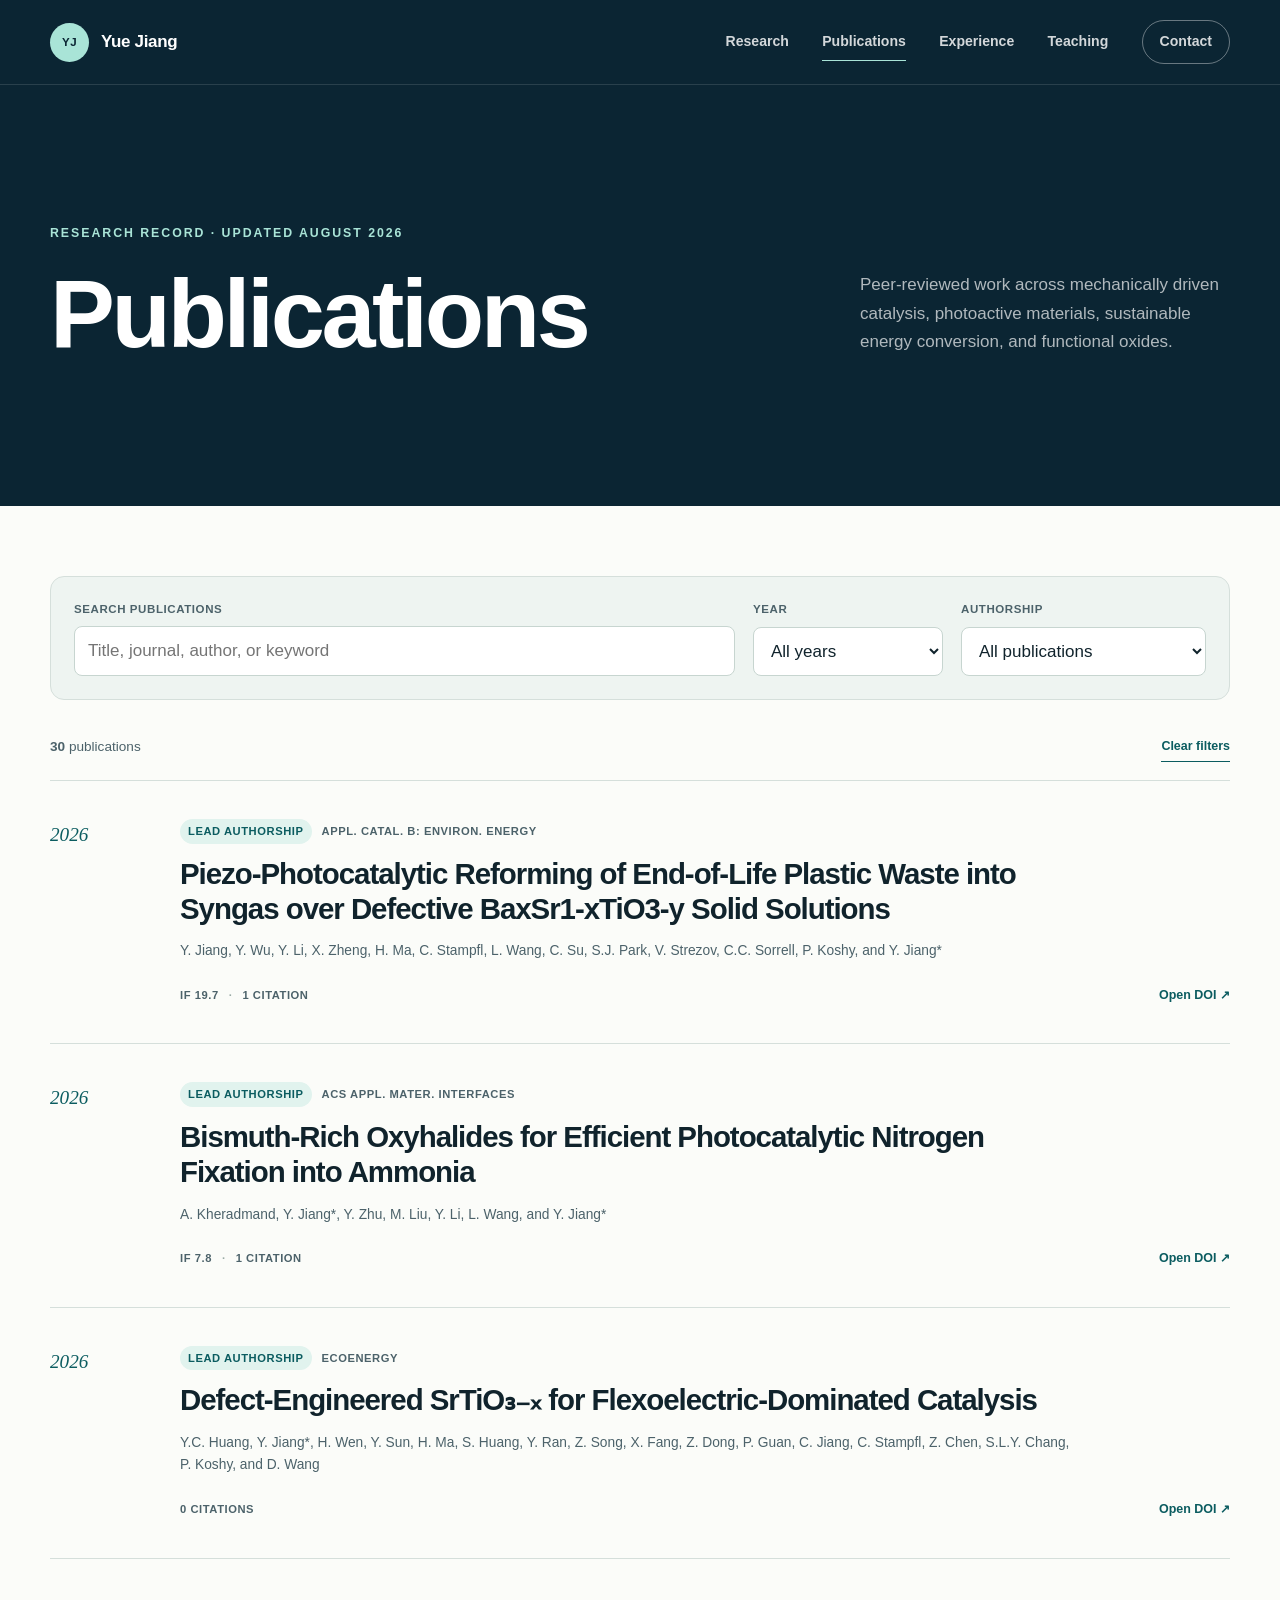
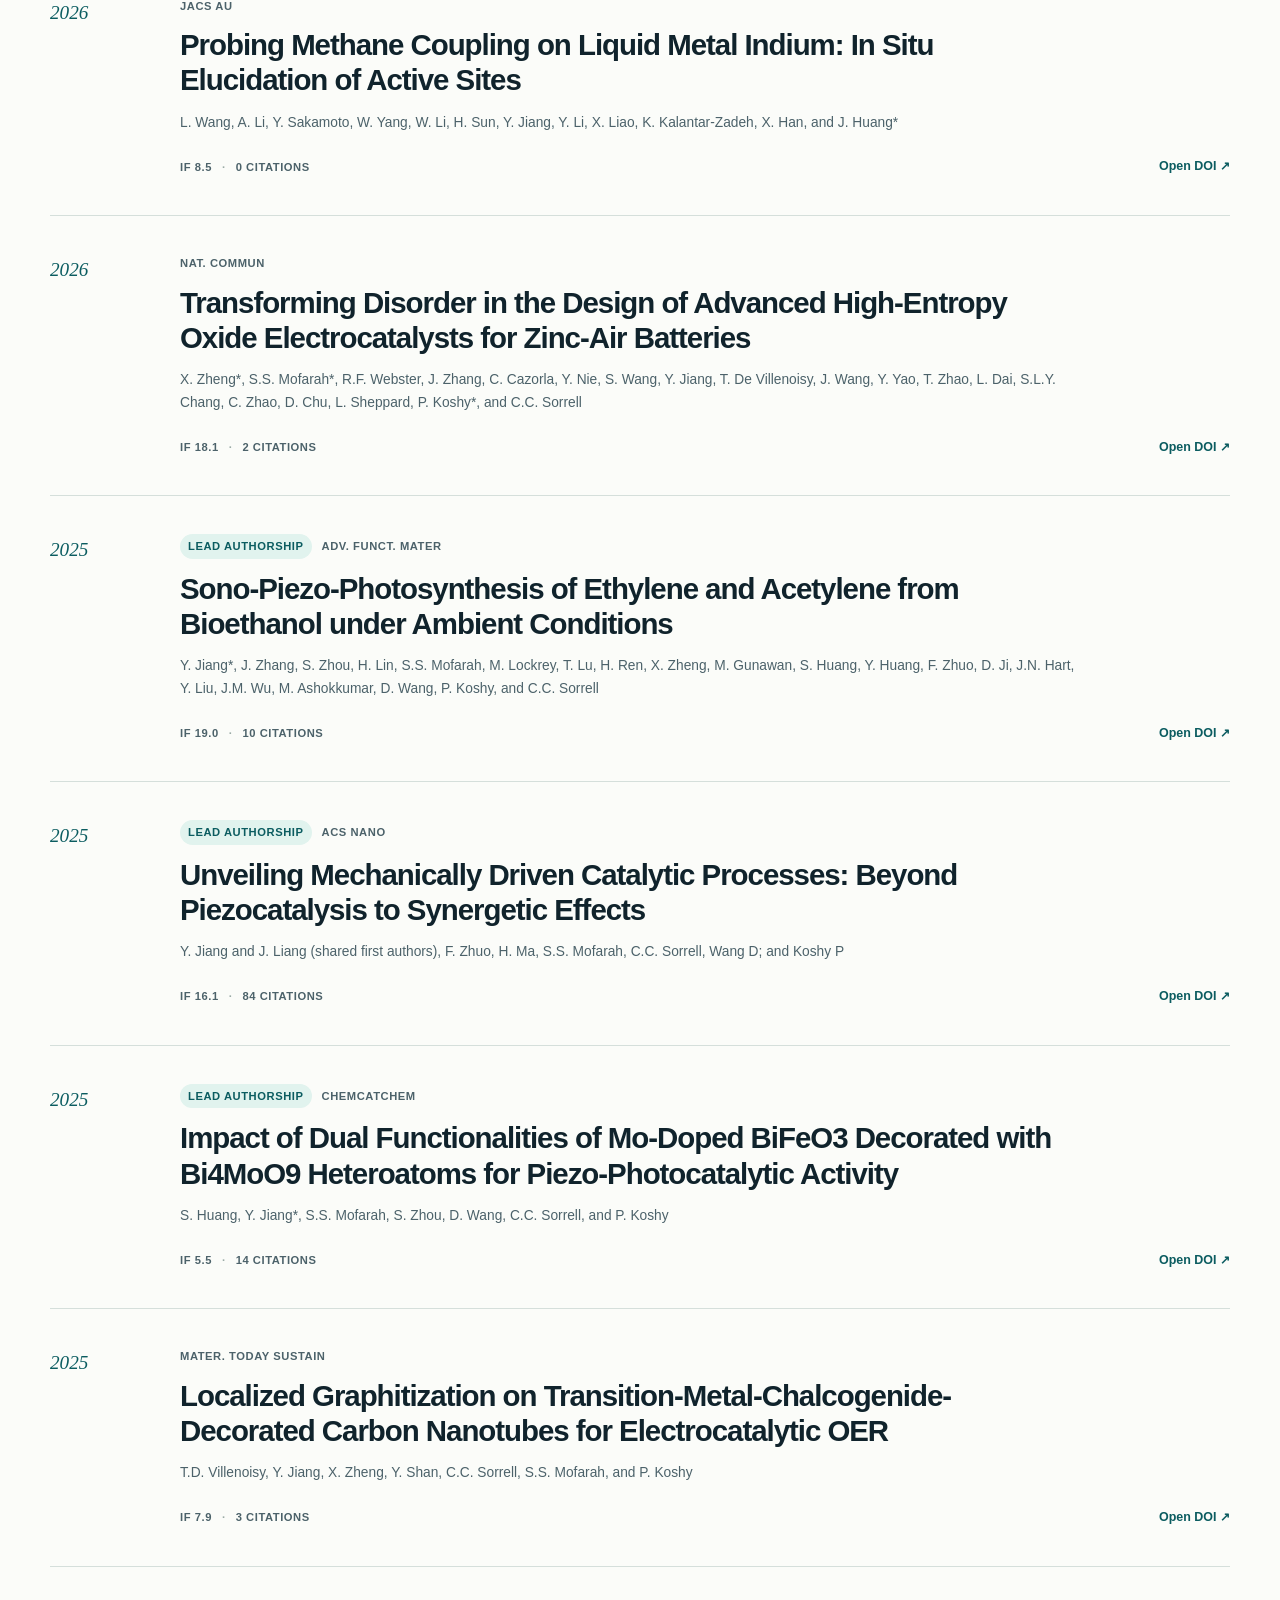
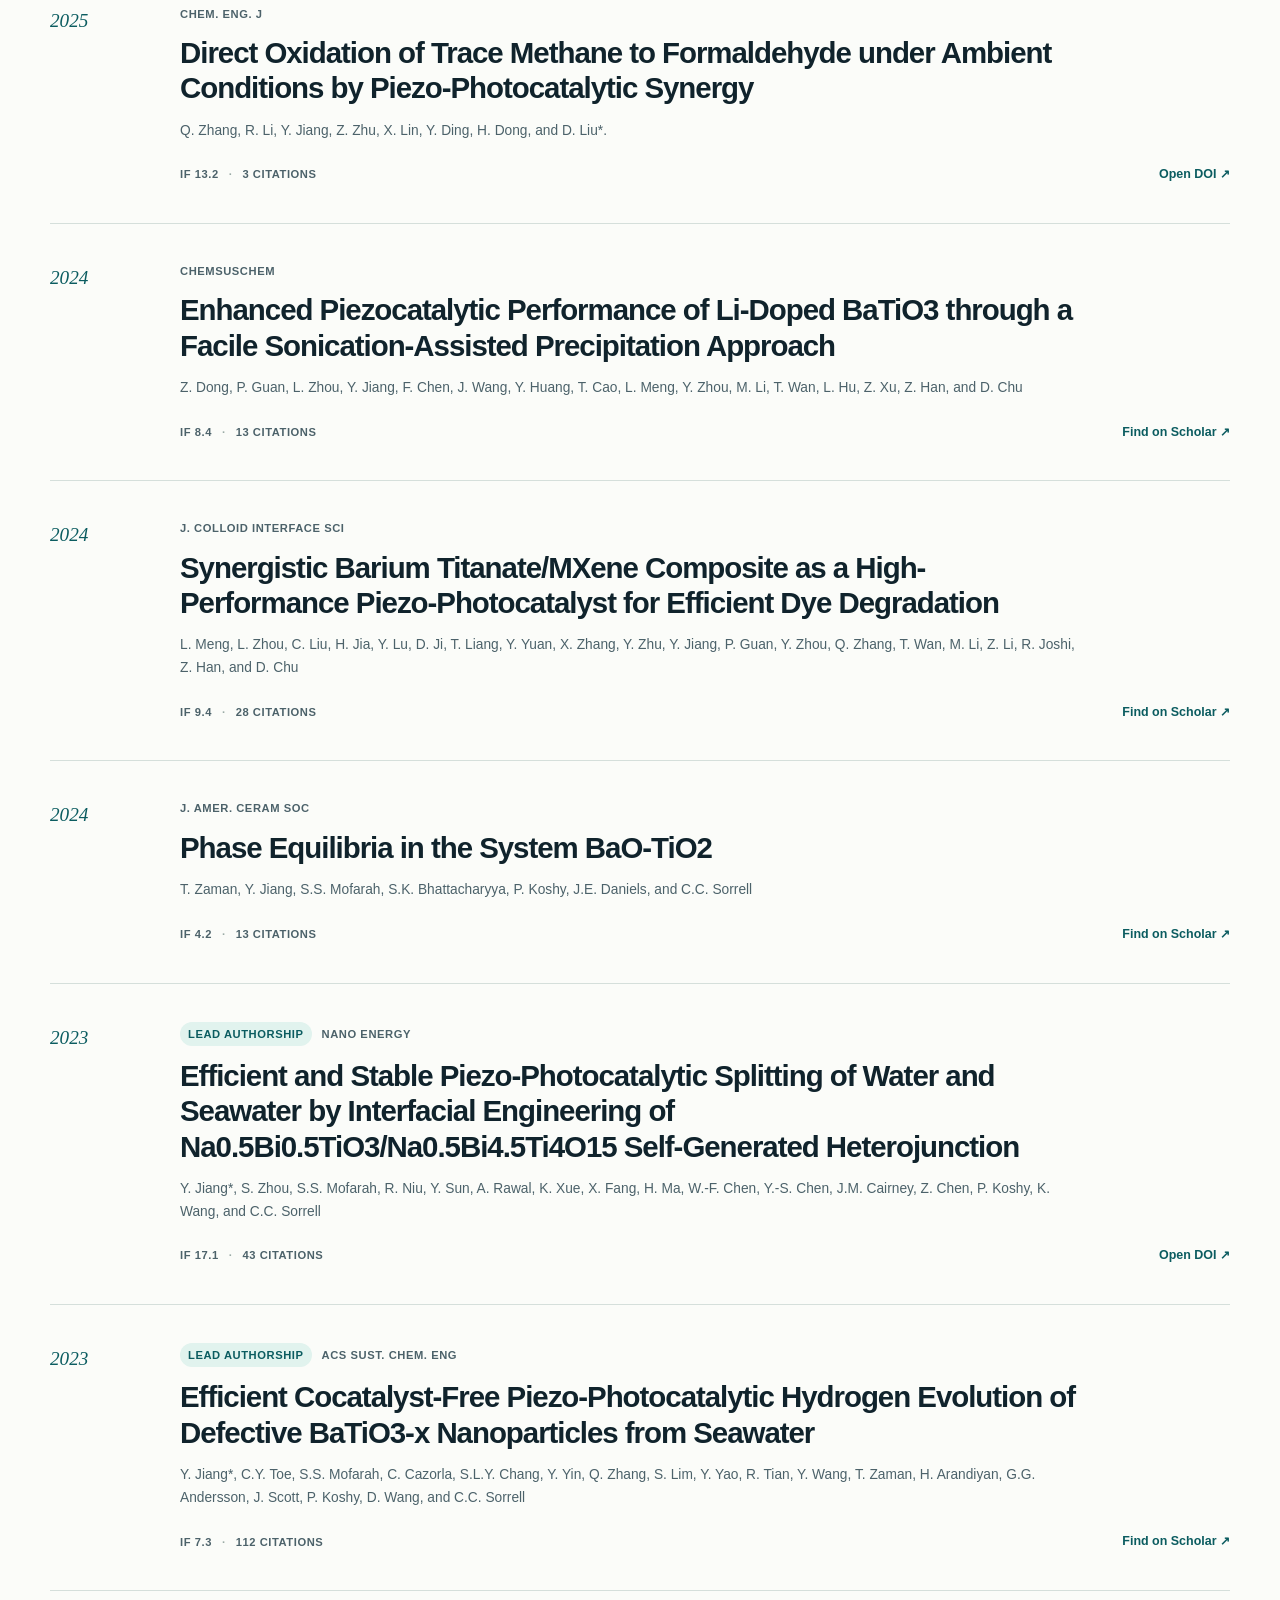
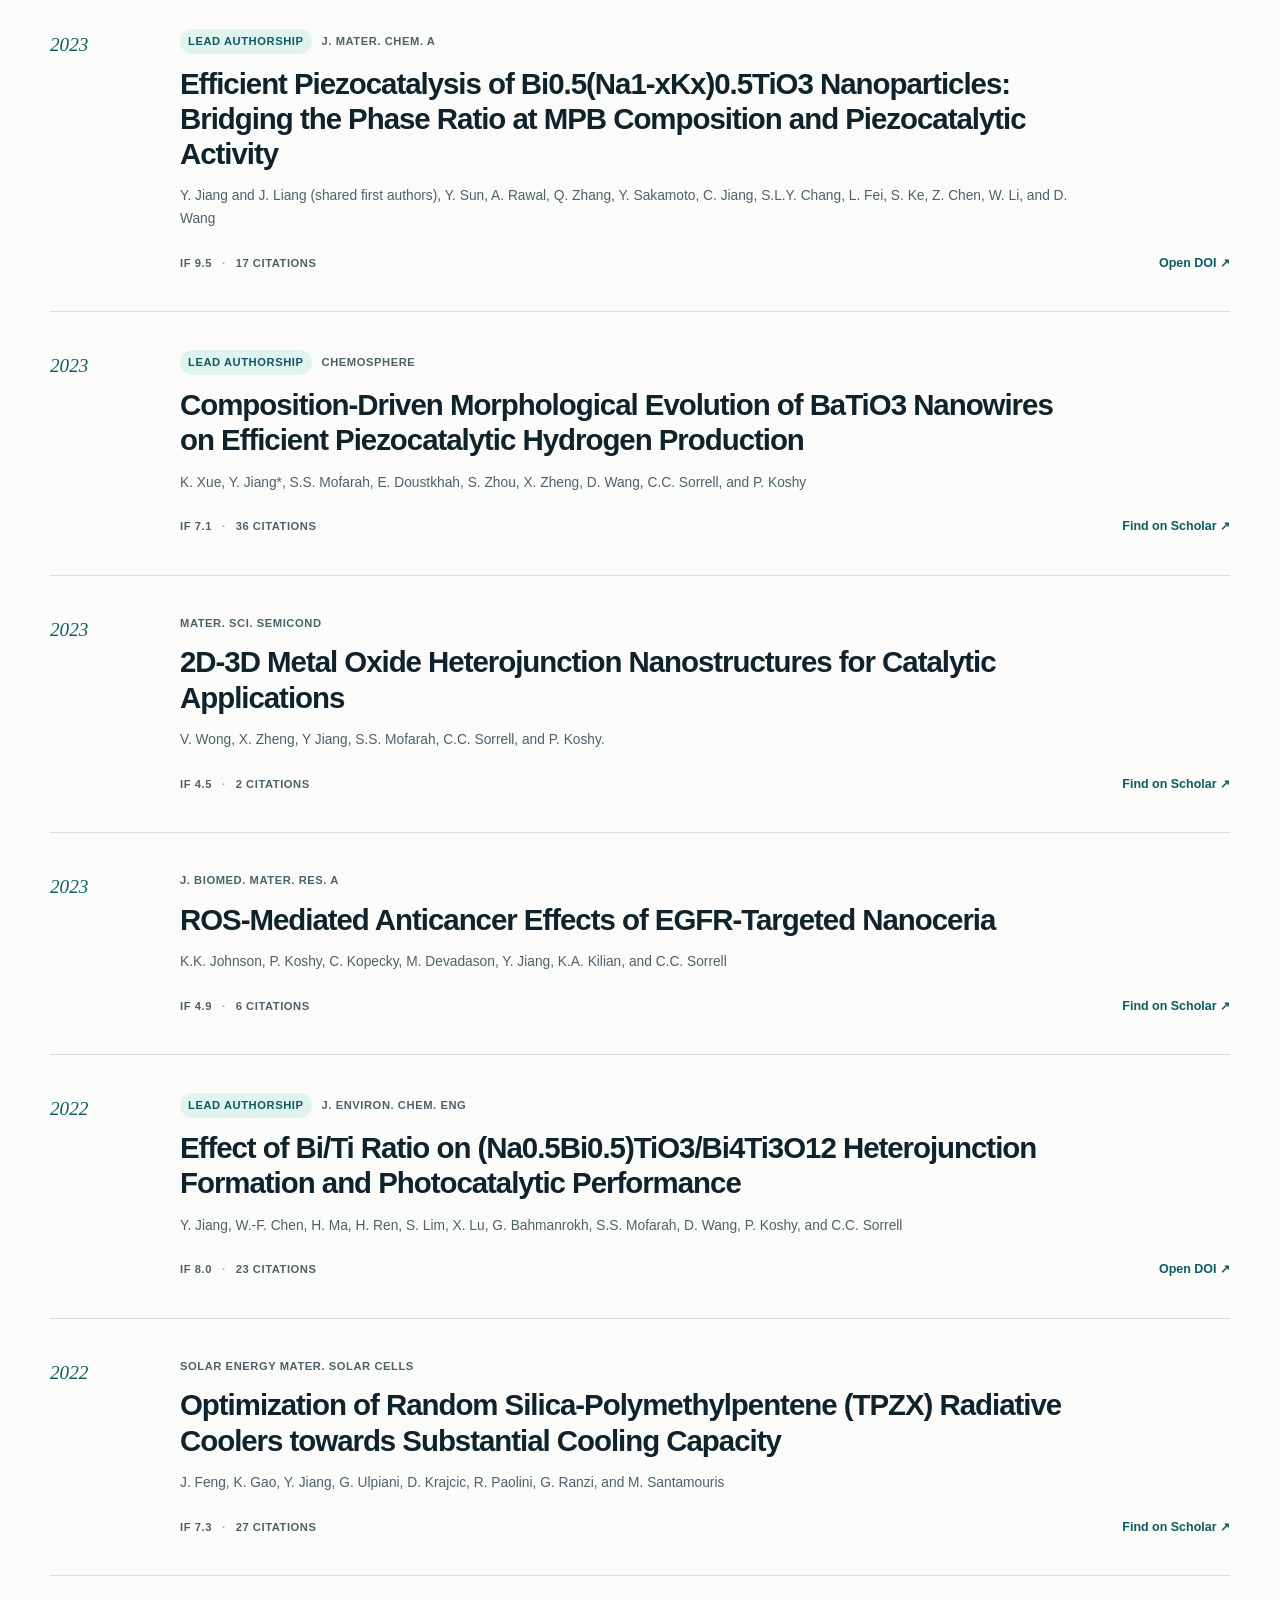
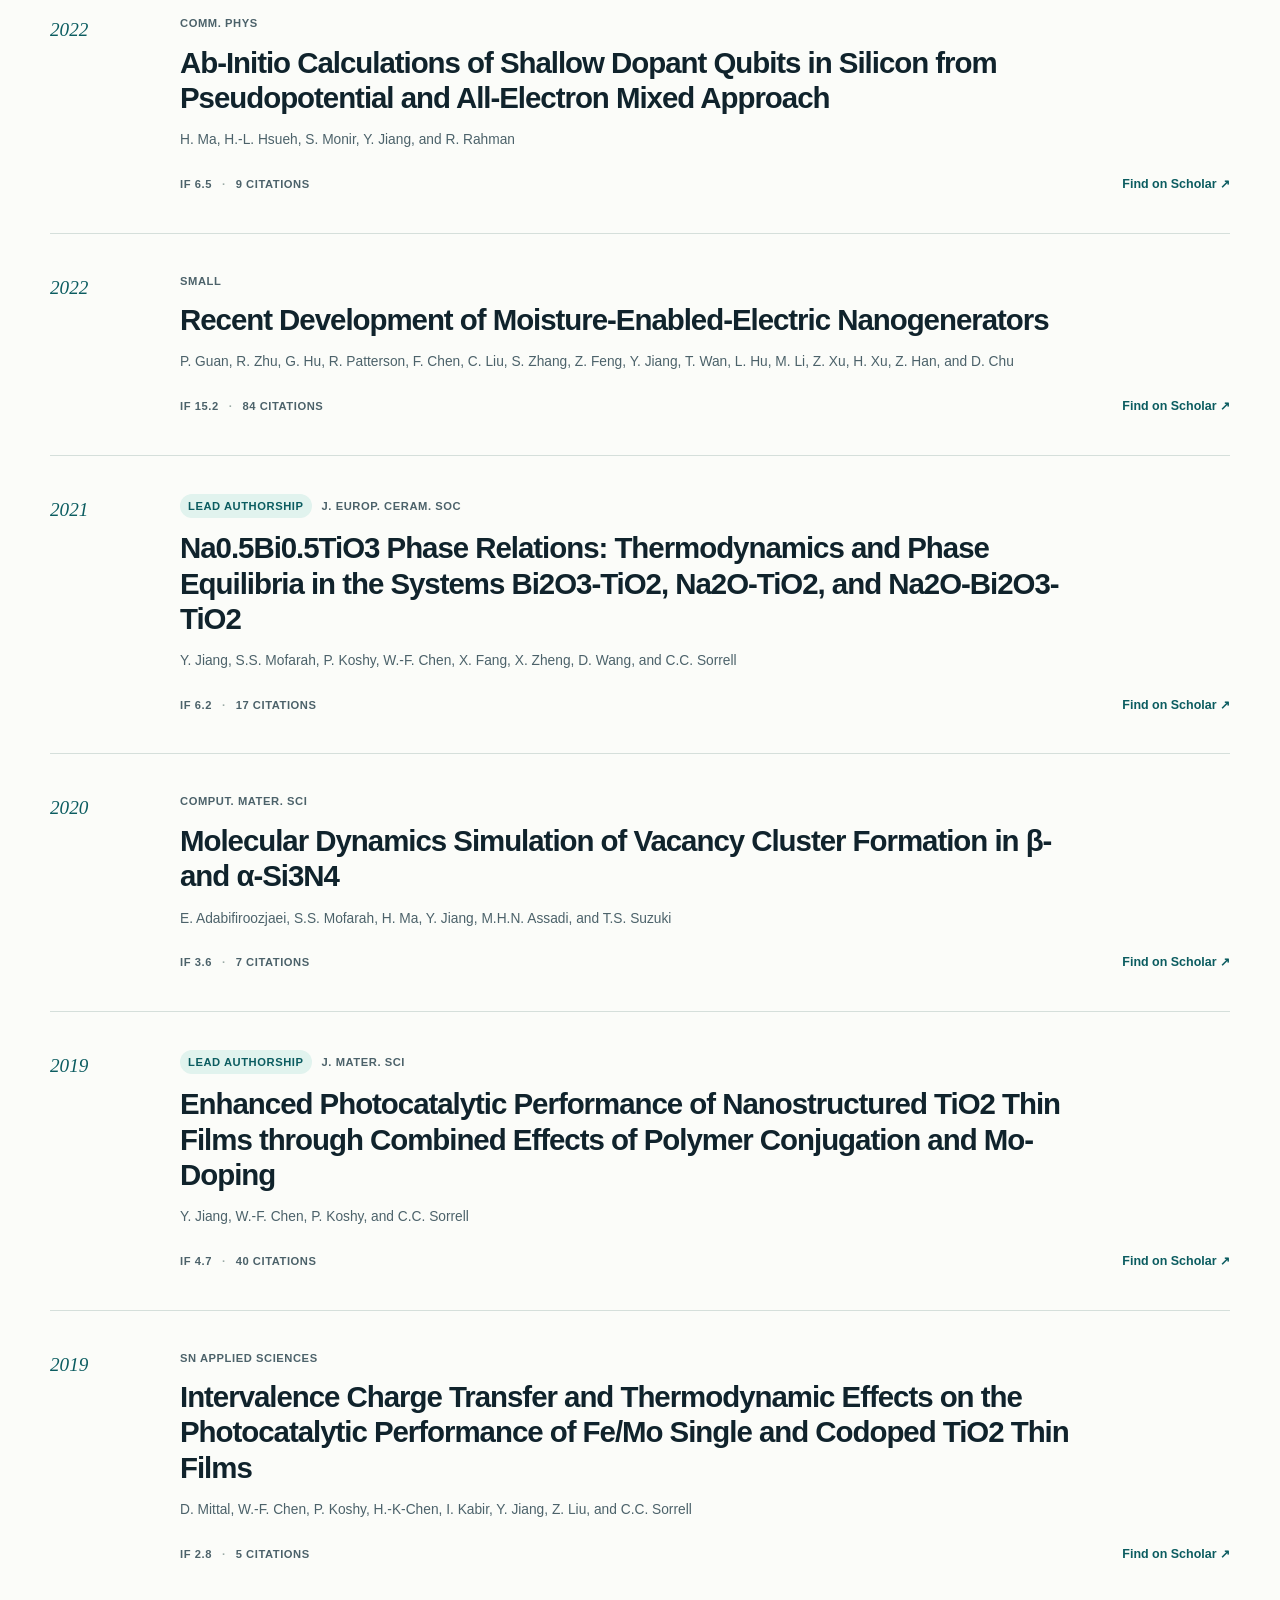
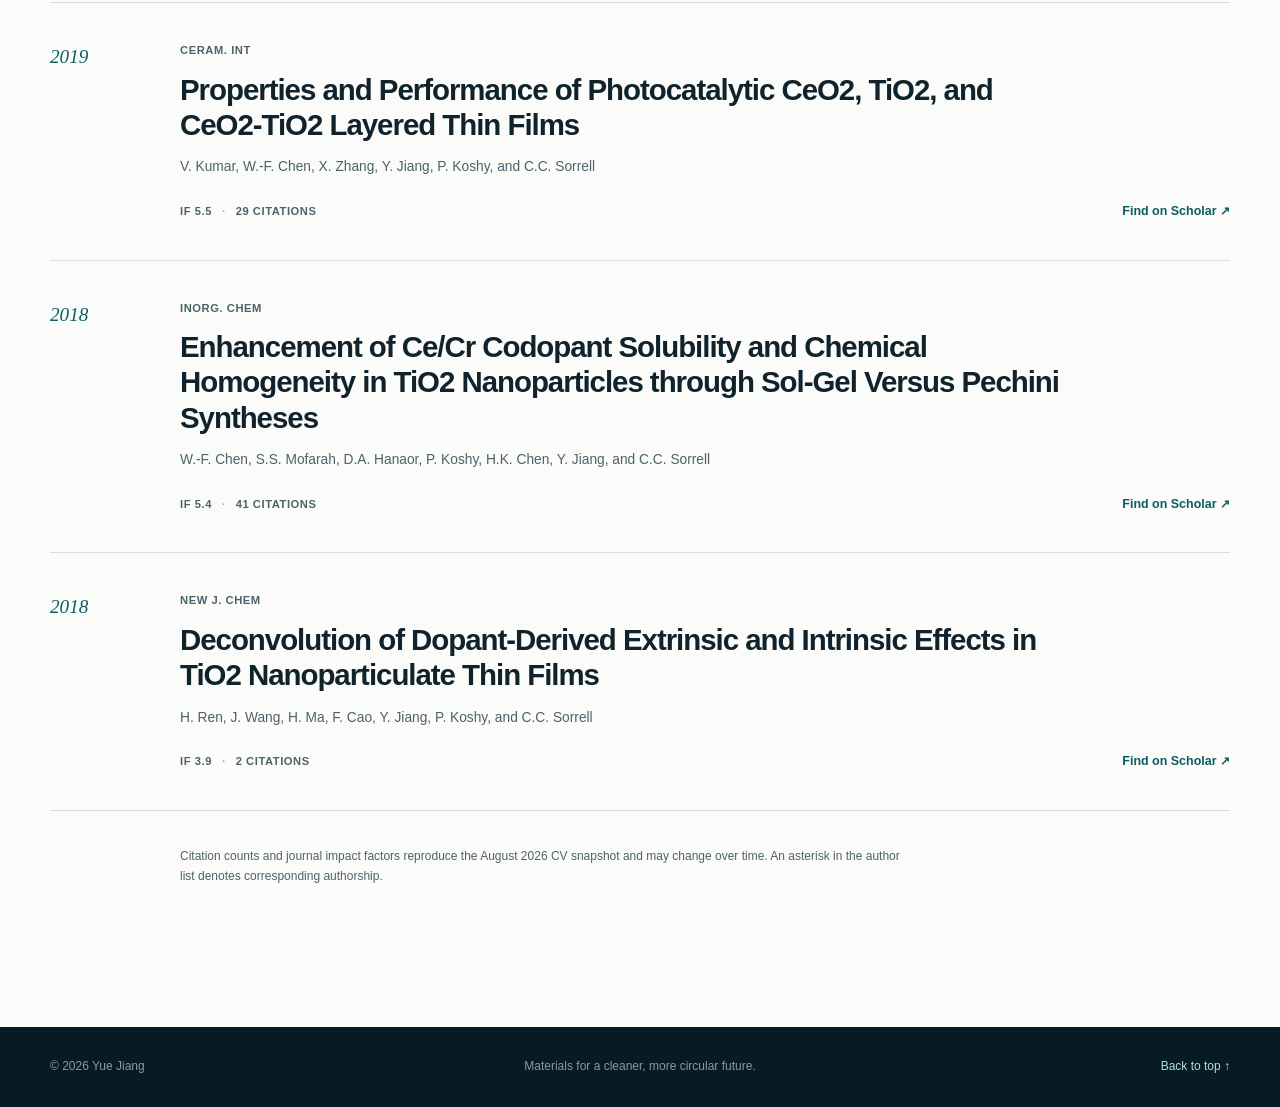
==== publications.html @ 49d8daeb "Publish personal research website" ====
<!doctype html>
<html lang="en">
  <head>
    <meta charset="utf-8" />
    <meta name="viewport" content="width=device-width, initial-scale=1" />
    <meta name="theme-color" content="#0b2533" />
    <meta name="description" content="Publications by materials scientist Dr Yue Jiang." />
    <link rel="canonical" href="https://yuejiangjerry.github.io/publications.html" />
    <title>Publications — Yue Jiang</title>
    <link rel="icon" href="assets/favicon.svg" type="image/svg+xml" />
    <link rel="stylesheet" href="assets/styles.css" />
  </head>
  <body>
    <a class="skip-link" href="#main">Skip to content</a>
    <header class="site-header site-header-solid" data-header>
      <div class="shell nav-wrap">
        <a class="brand" href="index.html" aria-label="Yue Jiang, home">
          <span class="brand-mark" aria-hidden="true">YJ</span>
          <span class="brand-name">Yue Jiang</span>
        </a>
        <button class="nav-toggle" type="button" aria-expanded="false" aria-controls="site-nav">
          <span class="sr-only">Toggle navigation</span>
          <span></span><span></span>
        </button>
        <nav id="site-nav" class="site-nav" aria-label="Primary navigation">
          <a href="index.html#research">Research</a>
          <a href="publications.html" aria-current="page">Publications</a>
          <a href="index.html#experience">Experience</a>
          <a href="index.html#teaching">Teaching</a>
          <a class="nav-contact" href="index.html#contact">Contact</a>
        </nav>
      </div>
    </header>

    <main id="main">
      <section class="page-hero section-dark">
        <div class="shell page-hero-grid">
          <div>
            <p class="eyebrow hero-eyebrow">Research record · Updated August 2026</p>
            <h1>Publications</h1>
          </div>
          <p>
            Peer-reviewed work across mechanically driven catalysis, photoactive materials,
            sustainable energy conversion, and functional oxides.
          </p>
        </div>
      </section>

      <section class="section publication-browser">
        <div class="shell">
          <div class="filter-panel" aria-label="Publication filters">
            <label class="search-field">
              <span>Search publications</span>
              <input type="search" placeholder="Title, journal, author, or keyword" data-publication-search />
            </label>
            <label>
              <span>Year</span>
              <select data-year-filter>
                <option value="all">All years</option>
              </select>
            </label>
            <label>
              <span>Authorship</span>
              <select data-role-filter>
                <option value="all">All publications</option>
                <option value="lead">First / corresponding author</option>
              </select>
            </label>
          </div>

          <div class="results-bar">
            <p><strong data-results-count>30</strong> publications</p>
            <button class="clear-button" type="button" data-clear-filters>Clear filters</button>
          </div>

          <div class="publication-list" data-publication-list aria-live="polite">
            <p class="loading-message">Loading publications…</p>
          </div>
          <p class="data-note">
            Citation counts and journal impact factors reproduce the August 2026 CV snapshot and may
            change over time. An asterisk in the author list denotes corresponding authorship.
          </p>
          <noscript><p>This page needs JavaScript to display the filterable publication list.</p></noscript>
        </div>
      </section>
    </main>

    <footer class="site-footer">
      <div class="shell footer-grid">
        <p>© <span data-current-year>2026</span> Yue Jiang</p>
        <p>Materials for a cleaner, more circular future.</p>
        <a href="#main">Back to top ↑</a>
      </div>
    </footer>
    <script src="assets/site.js" defer></script>
    <script src="assets/publications.js" defer></script>
  </body>
</html>
---- assets/styles.css ----
:root {
  --ink: #10232c;
  --ink-soft: #4c626a;
  --navy: #0b2533;
  --navy-light: #143747;
  --teal: #117a78;
  --teal-dark: #0b5c60;
  --mint: #a9e4d7;
  --mint-soft: #e1f3ee;
  --paper: #fbfcf9;
  --tint: #eef4f1;
  --line: #d5dfdb;
  --white: #ffffff;
  --shadow: 0 26px 70px rgba(8, 34, 45, 0.13);
  --shell: 1180px;
  --radius: 18px;
  --ease: cubic-bezier(0.2, 0.75, 0.25, 1);
}

*,
*::before,
*::after {
  box-sizing: border-box;
}

html {
  scroll-behavior: smooth;
  scroll-padding-top: 90px;
}

body {
  margin: 0;
  background: var(--paper);
  color: var(--ink);
  font-family: Aptos, "Segoe UI", Inter, Arial, sans-serif;
  font-size: 17px;
  line-height: 1.65;
  text-rendering: optimizeLegibility;
  -webkit-font-smoothing: antialiased;
}

body.nav-open {
  overflow: hidden;
}

::selection {
  background: var(--mint);
  color: var(--navy);
}

a {
  color: inherit;
}

button,
input,
select {
  font: inherit;
}

img,
svg {
  display: block;
  max-width: 100%;
}

h1,
h2,
h3,
p {
  margin-top: 0;
}

h1,
h2,
h3 {
  font-weight: 620;
  letter-spacing: -0.035em;
  line-height: 1.08;
}

h1 {
  font-size: clamp(3rem, 7.6vw, 6.7rem);
}

h2 {
  font-size: clamp(2.3rem, 4.4vw, 4.15rem);
}

h3 {
  font-size: clamp(1.25rem, 2vw, 1.65rem);
}

.shell {
  width: min(calc(100% - 48px), var(--shell));
  margin-inline: auto;
}

.section {
  padding: clamp(92px, 11vw, 152px) 0;
}

.section-dark {
  background: var(--navy);
  color: var(--white);
}

.section-tint {
  background: var(--tint);
}

.eyebrow {
  margin-bottom: 20px;
  color: var(--teal-dark);
  font-size: 0.77rem;
  font-weight: 760;
  letter-spacing: 0.16em;
  line-height: 1.2;
  text-transform: uppercase;
}

.hero-eyebrow {
  color: var(--mint);
}

.sr-only {
  position: absolute;
  width: 1px;
  height: 1px;
  padding: 0;
  margin: -1px;
  overflow: hidden;
  clip: rect(0, 0, 0, 0);
  white-space: nowrap;
  border: 0;
}

.skip-link {
  position: fixed;
  z-index: 1000;
  top: 12px;
  left: 12px;
  padding: 10px 16px;
  transform: translateY(-160%);
  background: var(--white);
  color: var(--navy);
  border-radius: 8px;
  font-weight: 700;
  transition: transform 160ms ease;
}

.skip-link:focus {
  transform: translateY(0);
}

.site-header {
  position: absolute;
  z-index: 100;
  top: 0;
  right: 0;
  left: 0;
  border-bottom: 1px solid rgba(255, 255, 255, 0.12);
  color: var(--white);
}

.site-header-solid {
  position: relative;
  background: var(--navy);
}

.nav-wrap {
  display: flex;
  min-height: 84px;
  align-items: center;
  justify-content: space-between;
}

.brand {
  display: inline-flex;
  align-items: center;
  gap: 12px;
  color: inherit;
  font-weight: 720;
  text-decoration: none;
}

.brand-mark {
  display: grid;
  width: 39px;
  height: 39px;
  place-items: center;
  background: var(--mint);
  color: var(--navy);
  border-radius: 50%;
  font-size: 0.72rem;
  letter-spacing: 0.04em;
}

.brand-name {
  letter-spacing: -0.02em;
}

.site-nav {
  display: flex;
  align-items: center;
  gap: clamp(20px, 2.6vw, 38px);
}

.site-nav a {
  position: relative;
  color: rgba(255, 255, 255, 0.82);
  font-size: 0.88rem;
  font-weight: 620;
  text-decoration: none;
}

.site-nav a:not(.nav-contact)::after {
  position: absolute;
  right: 0;
  bottom: -7px;
  left: 0;
  height: 1px;
  transform: scaleX(0);
  background: var(--mint);
  content: "";
  transform-origin: right;
  transition: transform 220ms var(--ease);
}

.site-nav a:hover::after,
.site-nav a:focus-visible::after,
.site-nav a[aria-current="page"]::after {
  transform: scaleX(1);
  transform-origin: left;
}

.nav-contact {
  padding: 9px 17px;
  border: 1px solid rgba(255, 255, 255, 0.38);
  border-radius: 999px;
  transition: background 180ms ease, color 180ms ease;
}

.nav-contact:hover,
.nav-contact:focus-visible {
  background: var(--mint);
  color: var(--navy);
}

.nav-toggle {
  display: none;
  width: 44px;
  height: 44px;
  padding: 0;
  border: 0;
  background: transparent;
  color: inherit;
}

.nav-toggle span:not(.sr-only) {
  display: block;
  width: 23px;
  height: 1px;
  margin: 7px auto;
  background: currentColor;
  transition: transform 180ms ease;
}

.nav-toggle[aria-expanded="true"] span:nth-child(2) {
  transform: translateY(4px) rotate(45deg);
}

.nav-toggle[aria-expanded="true"] span:nth-child(3) {
  transform: translateY(-4px) rotate(-45deg);
}

.hero {
  position: relative;
  min-height: 920px;
  padding: 190px 0 0;
  overflow: hidden;
}

.hero::after {
  position: absolute;
  right: 0;
  bottom: 0;
  left: 0;
  height: 1px;
  background: rgba(255, 255, 255, 0.12);
  content: "";
}

.hero-field {
  position: absolute;
  z-index: 0;
  top: 0;
  right: -180px;
  width: min(60vw, 850px);
  height: 720px;
  opacity: 0.58;
  pointer-events: none;
}

.hero-field::before,
.hero-field::after,
.hero-field i {
  position: absolute;
  border: 1px solid rgba(169, 228, 215, 0.2);
  border-radius: 50%;
  content: "";
}

.hero-field::before {
  inset: 70px;
  background: radial-gradient(circle at 50% 50%, rgba(17, 122, 120, 0.3), transparent 63%);
}

.hero-field::after {
  inset: 170px;
}

.hero-field i:nth-child(1) { inset: 0; }
.hero-field i:nth-child(2) { inset: 110px; }
.hero-field i:nth-child(3) { inset: 230px; }
.hero-field i:nth-child(4) { inset: 305px; }
.hero-field i:nth-child(5) {
  top: 49%;
  left: 49%;
  width: 13px;
  height: 13px;
  border: 0;
  background: var(--mint);
  box-shadow: 0 0 55px 22px rgba(169, 228, 215, 0.38);
}

.hero-grid {
  position: relative;
  z-index: 2;
  display: grid;
  grid-template-columns: minmax(0, 1.5fr) minmax(300px, 0.55fr);
  gap: clamp(48px, 8vw, 120px);
  align-items: end;
}

.hero-visual {
  position: relative;
  align-self: start;
  padding-bottom: 210px;
}

.portrait-frame {
  position: relative;
  width: 100%;
  margin: 0;
  overflow: hidden;
  aspect-ratio: 4 / 5.2;
  background: #c9ced1;
  border: 1px solid rgba(255, 255, 255, 0.15);
  border-radius: 160px 160px 20px 20px;
  box-shadow: var(--shadow);
}

.portrait-frame::after {
  position: absolute;
  inset: 0;
  background: linear-gradient(180deg, transparent 62%, rgba(11, 37, 51, 0.3));
  content: "";
  pointer-events: none;
}

.portrait-frame img {
  width: 100%;
  height: 100%;
  object-fit: cover;
  object-position: 50% 17%;
}

.hero-copy h1 {
  max-width: 900px;
  margin-bottom: 35px;
}

.hero-copy h1 em {
  color: var(--mint);
  font-family: Georgia, "Times New Roman", serif;
  font-weight: 400;
}

.hero-lead {
  max-width: 720px;
  margin-bottom: 38px;
  color: rgba(255, 255, 255, 0.75);
  font-size: clamp(1.12rem, 1.8vw, 1.35rem);
}

.hero-actions {
  display: flex;
  align-items: center;
  gap: 30px;
  flex-wrap: wrap;
}

.button {
  display: inline-flex;
  min-height: 52px;
  align-items: center;
  justify-content: center;
  padding: 13px 22px;
  border-radius: 999px;
  font-size: 0.9rem;
  font-weight: 720;
  text-decoration: none;
  transition: transform 180ms var(--ease), background 180ms ease, color 180ms ease, border-color 180ms ease;
}

.button:hover,
.button:focus-visible {
  transform: translateY(-2px);
}

.button-light {
  background: var(--mint);
  color: var(--navy);
}

.button-light:hover,
.button-light:focus-visible {
  background: var(--white);
}

.button-outline {
  border: 1px solid var(--teal-dark);
  color: var(--teal-dark);
}

.button-outline:hover,
.button-outline:focus-visible {
  background: var(--teal-dark);
  color: var(--white);
}

.text-link {
  display: inline-flex;
  align-items: center;
  gap: 9px;
  color: var(--teal-dark);
  font-size: 0.9rem;
  font-weight: 720;
  text-decoration: none;
}

.text-link span {
  transition: transform 180ms var(--ease);
}

.text-link:hover span,
.text-link:focus-visible span {
  transform: translate(3px, -3px);
}

.text-link-light {
  color: var(--mint);
}

.hero-card {
  position: absolute;
  right: 0;
  bottom: 0;
  left: -55px;
  padding: 30px;
  background: rgba(255, 255, 255, 0.08);
  border: 1px solid rgba(255, 255, 255, 0.15);
  border-radius: var(--radius);
  box-shadow: var(--shadow);
  backdrop-filter: blur(14px);
}

.card-kicker,
.project-label {
  margin-bottom: 10px;
  color: var(--mint);
  font-size: 0.7rem;
  font-weight: 750;
  letter-spacing: 0.13em;
  text-transform: uppercase;
}

.hero-card h2 {
  margin-bottom: 14px;
  font-size: 1.7rem;
  letter-spacing: -0.025em;
}

.hero-card > p:not(.card-kicker, .project-label, .project-name) {
  color: rgba(255, 255, 255, 0.7);
  font-size: 0.95rem;
}

.hero-card-rule {
  height: 1px;
  margin: 25px 0;
  background: rgba(255, 255, 255, 0.16);
}

.project-name {
  margin-bottom: 22px;
  font-size: 0.95rem;
}

.card-link {
  color: var(--mint);
  font-size: 0.82rem;
  font-weight: 700;
  text-decoration: none;
}

.stats {
  position: relative;
  z-index: 2;
  display: grid;
  grid-template-columns: repeat(4, 1fr);
  margin-top: 90px;
  border-top: 1px solid rgba(255, 255, 255, 0.14);
}

.stats div {
  display: flex;
  min-height: 150px;
  flex-direction: column;
  justify-content: center;
  padding: 24px 34px;
  border-right: 1px solid rgba(255, 255, 255, 0.14);
}

.stats div:first-child {
  padding-left: 0;
}

.stats div:last-child {
  border-right: 0;
}

.stats strong {
  margin-bottom: 3px;
  color: var(--mint);
  font-family: Georgia, "Times New Roman", serif;
  font-size: 2.65rem;
  font-weight: 400;
  line-height: 1;
}

.stats span {
  color: rgba(255, 255, 255, 0.67);
  font-size: 0.78rem;
}

.section-intro {
  margin-bottom: 65px;
}

.split-heading {
  display: grid;
  grid-template-columns: minmax(0, 1.1fr) minmax(300px, 0.65fr);
  gap: clamp(42px, 10vw, 140px);
  align-items: end;
}

.split-heading h2 {
  max-width: 720px;
  margin-bottom: 0;
}

.split-heading > p {
  margin-bottom: 5px;
  color: var(--ink-soft);
}

.research-grid {
  display: grid;
  grid-template-columns: repeat(3, 1fr);
  gap: 18px;
}

.research-card {
  position: relative;
  min-height: 390px;
  padding: 34px;
  overflow: hidden;
  background: var(--white);
  border: 1px solid var(--line);
  border-radius: var(--radius);
  transition: transform 260ms var(--ease), box-shadow 260ms var(--ease), border-color 260ms ease;
}

.research-card:hover {
  z-index: 2;
  transform: translateY(-6px);
  border-color: rgba(17, 122, 120, 0.45);
  box-shadow: var(--shadow);
}

.research-card-featured {
  grid-row: span 2;
  min-height: 798px;
  background: var(--teal-dark);
  color: var(--white);
  border: 0;
}

.research-card-featured p {
  color: rgba(255, 255, 255, 0.7) !important;
}

.research-number {
  color: var(--teal-dark);
  font-family: Georgia, "Times New Roman", serif;
  font-size: 0.85rem;
  font-style: italic;
}

.research-card-featured .research-number {
  color: var(--mint);
}

.research-card h3 {
  margin: 28px 0 16px;
}

.research-card p {
  color: var(--ink-soft);
  font-size: 0.94rem;
}

.research-card ul {
  display: flex;
  margin: 38px 0 0;
  padding: 0;
  gap: 8px;
  flex-wrap: wrap;
  list-style: none;
}

.research-card li {
  padding: 7px 11px;
  border: 1px solid rgba(255, 255, 255, 0.24);
  border-radius: 999px;
  color: rgba(255, 255, 255, 0.78);
  font-size: 0.7rem;
}

.research-glyph {
  position: relative;
  height: 145px;
  margin-top: 32px;
}

.glyph-wave::before {
  position: absolute;
  inset: 0;
  background: repeating-radial-gradient(ellipse at 50% 50%, transparent 0 17px, rgba(169, 228, 215, 0.32) 18px 19px, transparent 20px 30px);
  content: "";
}

.glyph-drop::before {
  position: absolute;
  top: 14px;
  left: 50%;
  width: 78px;
  height: 104px;
  transform: translateX(-50%) rotate(45deg);
  background: var(--mint-soft);
  border: 1px solid var(--mint);
  border-radius: 65% 15% 65% 65%;
  content: "";
}

.glyph-loop::before,
.glyph-loop::after {
  position: absolute;
  top: 33px;
  width: 90px;
  height: 70px;
  border: 2px solid var(--teal);
  border-radius: 50%;
  content: "";
}

.glyph-loop::before { left: calc(50% - 76px); }
.glyph-loop::after { right: calc(50% - 76px); }

.glyph-lattice {
  background-image: radial-gradient(circle, var(--teal) 0 3px, transparent 4px);
  background-size: 35px 35px;
  background-position: center;
  opacity: 0.7;
}

.publication-heading {
  display: flex;
  align-items: end;
  justify-content: space-between;
  gap: 40px;
}

.publication-heading h2 {
  max-width: 800px;
  margin-bottom: 0;
}

.featured-publications {
  display: grid;
  grid-template-columns: repeat(2, 1fr);
  border-top: 1px solid var(--line);
}

.featured-publication {
  position: relative;
  min-height: 315px;
  padding: 38px 36px 36px 0;
  border-bottom: 1px solid var(--line);
}

.featured-publication:nth-child(odd) {
  padding-right: 55px;
  border-right: 1px solid var(--line);
}

.featured-publication:nth-child(even) {
  padding-left: 55px;
}

.publication-meta,
.publication-labels,
.metric-list {
  display: flex;
  align-items: center;
  gap: 10px;
  flex-wrap: wrap;
}

.publication-meta span,
.publication-labels > span,
.metric-list span,
.role-chip {
  color: var(--teal-dark);
  font-size: 0.7rem;
  font-weight: 740;
  letter-spacing: 0.05em;
  text-transform: uppercase;
}

.publication-meta span + span::before,
.metric-list span + span::before {
  margin-right: 10px;
  color: #9aaba6;
  content: "·";
}

.featured-publication h3 {
  max-width: 500px;
  margin: 22px 0 18px;
}

.featured-publication p {
  display: -webkit-box;
  max-width: 520px;
  margin-bottom: 25px;
  overflow: hidden;
  color: var(--ink-soft);
  font-size: 0.83rem;
  -webkit-box-orient: vertical;
  -webkit-line-clamp: 2;
}

.featured-publication a,
.publication-footer a {
  color: var(--teal-dark);
  font-size: 0.78rem;
  font-weight: 750;
  text-decoration: none;
}

.loading-message {
  padding: 35px 0;
  color: var(--ink-soft);
}

.experience-grid {
  display: grid;
  grid-template-columns: minmax(260px, 0.55fr) minmax(0, 1fr);
  gap: clamp(70px, 12vw, 170px);
}

.experience-intro {
  align-self: start;
}

.experience-intro h2 {
  margin-bottom: 28px;
}

.experience-intro > p:not(.eyebrow) {
  margin-bottom: 28px;
  color: var(--ink-soft);
}

.timeline {
  margin: 0;
  padding: 0;
  border-top: 1px solid var(--line);
  list-style: none;
}

.timeline li {
  display: grid;
  grid-template-columns: 150px 1fr;
  gap: 32px;
  padding: 28px 0;
  border-bottom: 1px solid var(--line);
}

.timeline time {
  color: var(--teal-dark);
  font-size: 0.77rem;
  font-weight: 750;
}

.timeline h3 {
  margin-bottom: 7px;
  font-size: 1.25rem;
}

.timeline p {
  margin-bottom: 0;
  color: var(--ink-soft);
  font-size: 0.9rem;
}

.teaching-section .split-heading > p {
  color: rgba(255, 255, 255, 0.68);
}

.teaching-grid {
  display: grid;
  grid-template-columns: repeat(3, 1fr);
  gap: 1px;
  background: rgba(255, 255, 255, 0.15);
  border: 1px solid rgba(255, 255, 255, 0.15);
}

.teaching-grid article {
  padding: clamp(34px, 5vw, 60px);
  background: var(--navy);
}

.teaching-grid strong {
  display: block;
  margin-bottom: 32px;
  color: var(--mint);
  font-family: Georgia, "Times New Roman", serif;
  font-size: 4.4rem;
  font-weight: 400;
  line-height: 1;
}

.teaching-grid h3 {
  margin-bottom: 14px;
}

.teaching-grid p {
  margin-bottom: 0;
  color: rgba(255, 255, 255, 0.64);
  font-size: 0.88rem;
}

.grant-list {
  border-top: 1px solid var(--line);
}

.grant-list article {
  display: grid;
  grid-template-columns: 130px 1fr auto;
  gap: 35px;
  align-items: start;
  padding: 30px 0;
  border-bottom: 1px solid var(--line);
}

.grant-year {
  color: var(--teal-dark);
  font-size: 0.78rem;
  font-weight: 750;
}

.grant-list h3 {
  margin-bottom: 8px;
  font-size: 1.25rem;
}

.grant-list p {
  margin-bottom: 0;
  color: var(--ink-soft);
  font-size: 0.88rem;
}

.grant-list strong {
  color: var(--teal-dark);
  font-size: 0.95rem;
  white-space: nowrap;
}

.contact-section {
  padding: clamp(95px, 12vw, 165px) 0;
}

.contact-grid {
  display: grid;
  grid-template-columns: minmax(0, 1fr) minmax(320px, 0.62fr);
  gap: clamp(60px, 13vw, 180px);
}

.contact-grid h2 {
  max-width: 750px;
  margin-bottom: 0;
}

.contact-copy > p {
  color: rgba(255, 255, 255, 0.68);
}

.contact-email {
  display: inline-block;
  margin: 28px 0;
  color: var(--mint);
  font-size: clamp(1.1rem, 2vw, 1.45rem);
  font-weight: 700;
  text-underline-offset: 6px;
}

.profile-links {
  display: flex;
  gap: 20px;
  flex-wrap: wrap;
}

.profile-links a {
  color: rgba(255, 255, 255, 0.74);
  font-size: 0.82rem;
  font-weight: 700;
  text-decoration: none;
}

.profile-links a:hover,
.profile-links a:focus-visible {
  color: var(--mint);
}

.site-footer {
  padding: 30px 0;
  background: #071b26;
  color: rgba(255, 255, 255, 0.55);
  font-size: 0.75rem;
}

.footer-grid {
  display: grid;
  grid-template-columns: 1fr auto 1fr;
  align-items: center;
  gap: 20px;
}

.footer-grid p {
  margin-bottom: 0;
}

.footer-grid a {
  justify-self: end;
  color: var(--mint);
  text-decoration: none;
}

.page-hero {
  padding: clamp(95px, 11vw, 145px) 0;
}

.page-hero-grid {
  display: grid;
  grid-template-columns: minmax(0, 1.1fr) minmax(300px, 0.55fr);
  gap: 70px;
  align-items: end;
}

.page-hero h1 {
  margin-bottom: 0;
}

.page-hero-grid > p {
  margin-bottom: 10px;
  color: rgba(255, 255, 255, 0.68);
}

.publication-browser {
  padding-top: 70px;
}

.filter-panel {
  display: grid;
  grid-template-columns: 1fr 190px 245px;
  gap: 18px;
  padding: 23px;
  background: var(--tint);
  border: 1px solid var(--line);
  border-radius: 14px;
}

.filter-panel label {
  display: grid;
  gap: 7px;
}

.filter-panel label > span {
  color: var(--ink-soft);
  font-size: 0.72rem;
  font-weight: 750;
  letter-spacing: 0.05em;
  text-transform: uppercase;
}

.filter-panel input,
.filter-panel select {
  width: 100%;
  min-height: 49px;
  padding: 10px 13px;
  background: var(--white);
  color: var(--ink);
  border: 1px solid #c7d5d0;
  border-radius: 8px;
  outline: 0;
  transition: border-color 150ms ease, box-shadow 150ms ease;
}

.filter-panel input:focus,
.filter-panel select:focus {
  border-color: var(--teal);
  box-shadow: 0 0 0 3px rgba(17, 122, 120, 0.14);
}

.results-bar {
  display: flex;
  align-items: center;
  justify-content: space-between;
  padding: 32px 0 18px;
}

.results-bar p {
  margin-bottom: 0;
  color: var(--ink-soft);
  font-size: 0.85rem;
}

.clear-button {
  padding: 4px 0;
  background: transparent;
  color: var(--teal-dark);
  border: 0;
  border-bottom: 1px solid currentColor;
  cursor: pointer;
  font-size: 0.78rem;
  font-weight: 700;
}

.publication-list {
  border-top: 1px solid var(--line);
}

.publication-item {
  display: grid;
  grid-template-columns: 95px 1fr;
  gap: 35px;
  padding: 38px 0;
  border-bottom: 1px solid var(--line);
}

.publication-year {
  color: var(--teal-dark);
  font-family: Georgia, "Times New Roman", serif;
  font-size: 1.2rem;
  font-style: italic;
}

.publication-labels {
  margin-bottom: 12px;
}

.publication-labels > span:not(.role-chip) {
  color: var(--ink-soft);
}

.role-chip {
  padding: 3px 8px;
  background: var(--mint-soft);
  border-radius: 999px;
}

.publication-item h2 {
  max-width: 900px;
  margin-bottom: 14px;
  font-size: clamp(1.35rem, 2.3vw, 1.85rem);
  line-height: 1.2;
}

.publication-authors {
  max-width: 900px;
  color: var(--ink-soft);
  font-size: 0.86rem;
}

.publication-footer {
  display: flex;
  align-items: center;
  justify-content: space-between;
  gap: 20px;
  margin-top: 22px;
}

.metric-list span {
  color: var(--ink-soft);
}

.data-note {
  max-width: 720px;
  margin: 36px 0 0 130px;
  color: var(--ink-soft);
  font-size: 0.75rem;
}

.empty-state {
  padding: 70px 0;
  text-align: center;
}

.empty-state h2 {
  margin-bottom: 10px;
  font-size: 1.8rem;
}

.empty-state p {
  color: var(--ink-soft);
}

.error-page {
  min-height: 100vh;
}

.error-content {
  display: flex;
  min-height: 100vh;
  max-width: 800px;
  flex-direction: column;
  align-items: flex-start;
  justify-content: center;
}

.error-content h1 {
  margin-bottom: 25px;
  font-size: clamp(3rem, 8vw, 6rem);
}

.error-content > p:not(.eyebrow) {
  margin-bottom: 35px;
  color: rgba(255, 255, 255, 0.68);
}

:focus-visible {
  outline: 3px solid var(--mint);
  outline-offset: 4px;
}

@media (max-width: 920px) {
  .nav-toggle {
    position: relative;
    z-index: 102;
    display: block;
  }

  .site-nav {
    position: fixed;
    z-index: 101;
    inset: 0;
    display: flex;
    flex-direction: column;
    align-items: flex-start;
    justify-content: center;
    padding: 85px 24px;
    transform: translateY(-100%);
    background: var(--navy);
    gap: 20px;
    opacity: 0;
    pointer-events: none;
    transition: transform 260ms var(--ease), opacity 200ms ease;
  }

  .site-nav.is-open {
    transform: translateY(0);
    opacity: 1;
    pointer-events: auto;
  }

  .site-nav a {
    font-size: 1.65rem;
  }

  .nav-contact {
    margin-top: 10px;
  }

  .hero {
    padding-top: 150px;
  }

  .hero-grid,
  .split-heading,
  .experience-grid,
  .contact-grid,
  .page-hero-grid {
    grid-template-columns: 1fr;
  }

  .hero-card {
    position: relative;
    left: auto;
    margin-top: -45px;
    margin-left: -30px;
    max-width: 560px;
  }

  .hero-visual {
    max-width: 500px;
    padding-bottom: 0;
  }

  .stats {
    grid-template-columns: repeat(2, 1fr);
  }

  .stats div:nth-child(2) {
    border-right: 0;
  }

  .stats div:nth-child(-n + 2) {
    border-bottom: 1px solid rgba(255, 255, 255, 0.14);
  }

  .stats div:nth-child(3) {
    padding-left: 0;
  }

  .research-grid {
    grid-template-columns: repeat(2, 1fr);
  }

  .research-card-featured {
    grid-row: span 1;
    min-height: 520px;
  }

  .publication-heading {
    align-items: flex-start;
    flex-direction: column;
  }

  .teaching-grid {
    grid-template-columns: 1fr;
  }

  .grant-list article {
    grid-template-columns: 110px 1fr;
  }

  .grant-list strong {
    grid-column: 2;
  }

  .filter-panel {
    grid-template-columns: 1fr 1fr;
  }

  .search-field {
    grid-column: 1 / -1;
  }
}

@media (max-width: 640px) {
  body {
    font-size: 16px;
  }

  .shell {
    width: min(calc(100% - 32px), var(--shell));
  }

  .nav-wrap {
    min-height: 74px;
  }

  .hero {
    min-height: auto;
    padding-top: 130px;
  }

  .hero-field {
    top: -90px;
    right: -330px;
    width: 700px;
  }

  .hero-grid {
    gap: 45px;
  }

  .hero-copy h1 {
    font-size: clamp(3.25rem, 16vw, 5rem);
  }

  .hero-actions {
    align-items: flex-start;
    flex-direction: column;
  }

  .hero-card {
    padding: 24px;
    margin-left: 0;
  }

  .portrait-frame {
    border-radius: 120px 120px 18px 18px;
  }

  .stats {
    margin-top: 65px;
  }

  .stats div {
    min-height: 125px;
    padding: 20px 14px;
  }

  .stats div:first-child,
  .stats div:nth-child(3) {
    padding-left: 0;
  }

  .stats strong {
    font-size: 2.25rem;
  }

  .research-grid,
  .featured-publications {
    grid-template-columns: 1fr;
  }

  .research-card,
  .research-card-featured {
    min-height: 410px;
    padding: 26px;
  }

  .featured-publication,
  .featured-publication:nth-child(odd),
  .featured-publication:nth-child(even) {
    min-height: 0;
    padding: 30px 0;
    border-right: 0;
  }

  .timeline li {
    grid-template-columns: 1fr;
    gap: 10px;
  }

  .grant-list article {
    grid-template-columns: 1fr;
    gap: 10px;
  }

  .grant-list strong {
    grid-column: 1;
  }

  .footer-grid {
    grid-template-columns: 1fr auto;
  }

  .footer-grid p:nth-child(2) {
    display: none;
  }

  .filter-panel {
    grid-template-columns: 1fr;
    padding: 16px;
  }

  .search-field {
    grid-column: auto;
  }

  .publication-item {
    grid-template-columns: 1fr;
    gap: 10px;
    padding: 32px 0;
  }

  .publication-footer {
    align-items: flex-start;
    flex-direction: column;
  }

  .data-note {
    margin-left: 0;
  }
}

@media (prefers-reduced-motion: reduce) {
  html {
    scroll-behavior: auto;
  }

  *,
  *::before,
  *::after {
    scroll-behavior: auto !important;
    transition-duration: 0.01ms !important;
    animation-duration: 0.01ms !important;
    animation-iteration-count: 1 !important;
  }
}
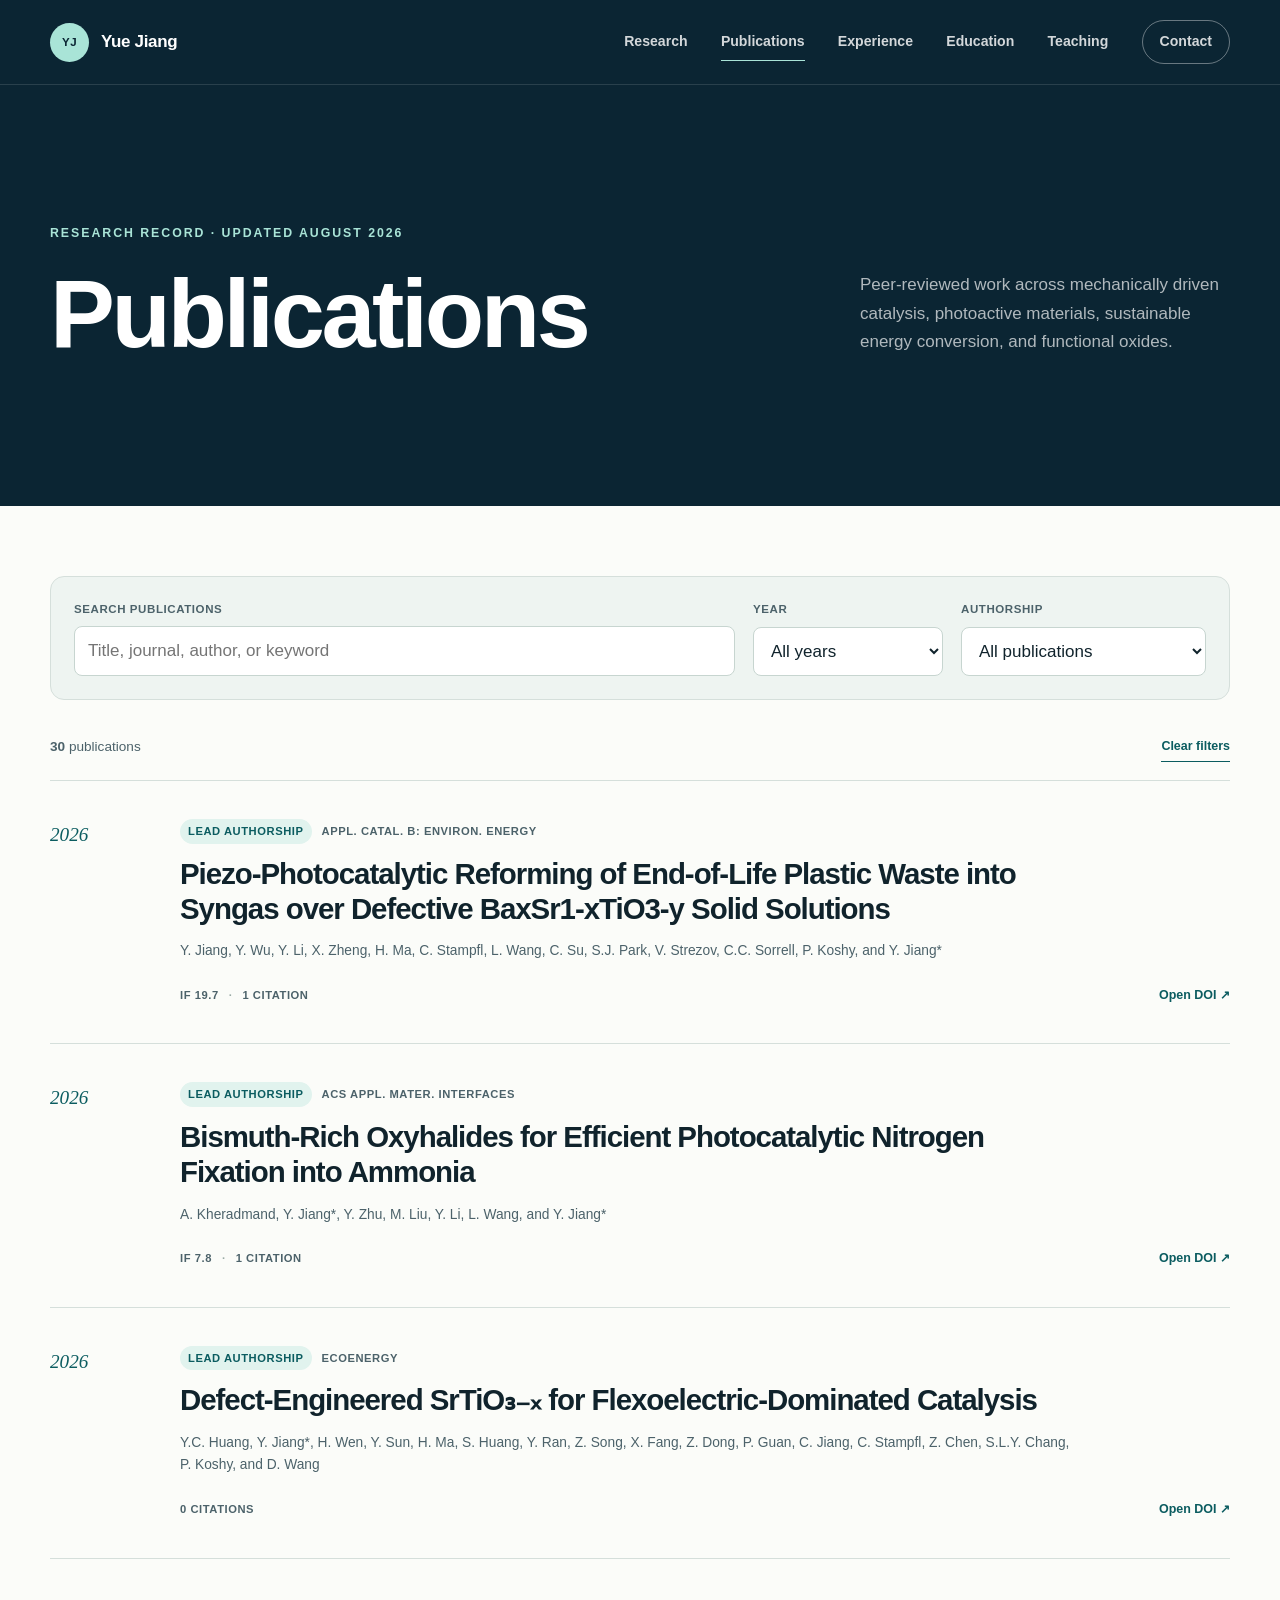
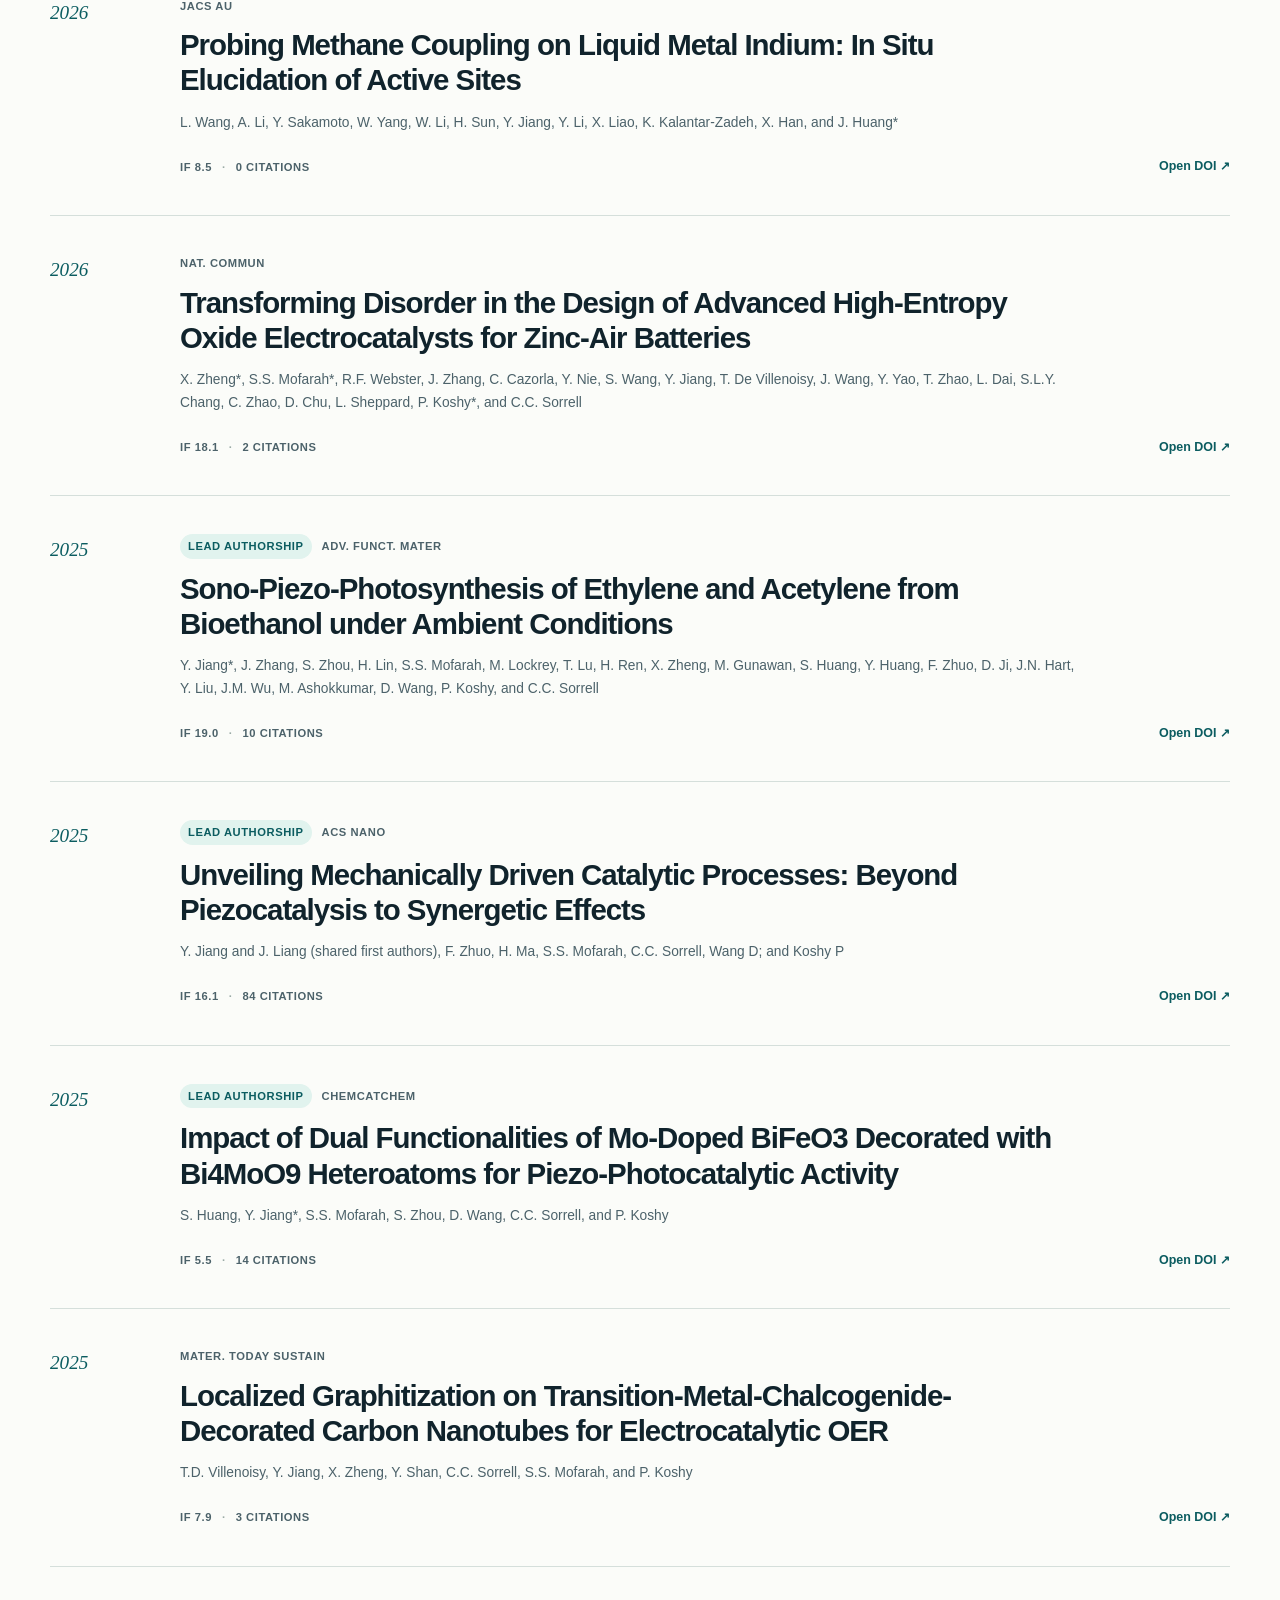
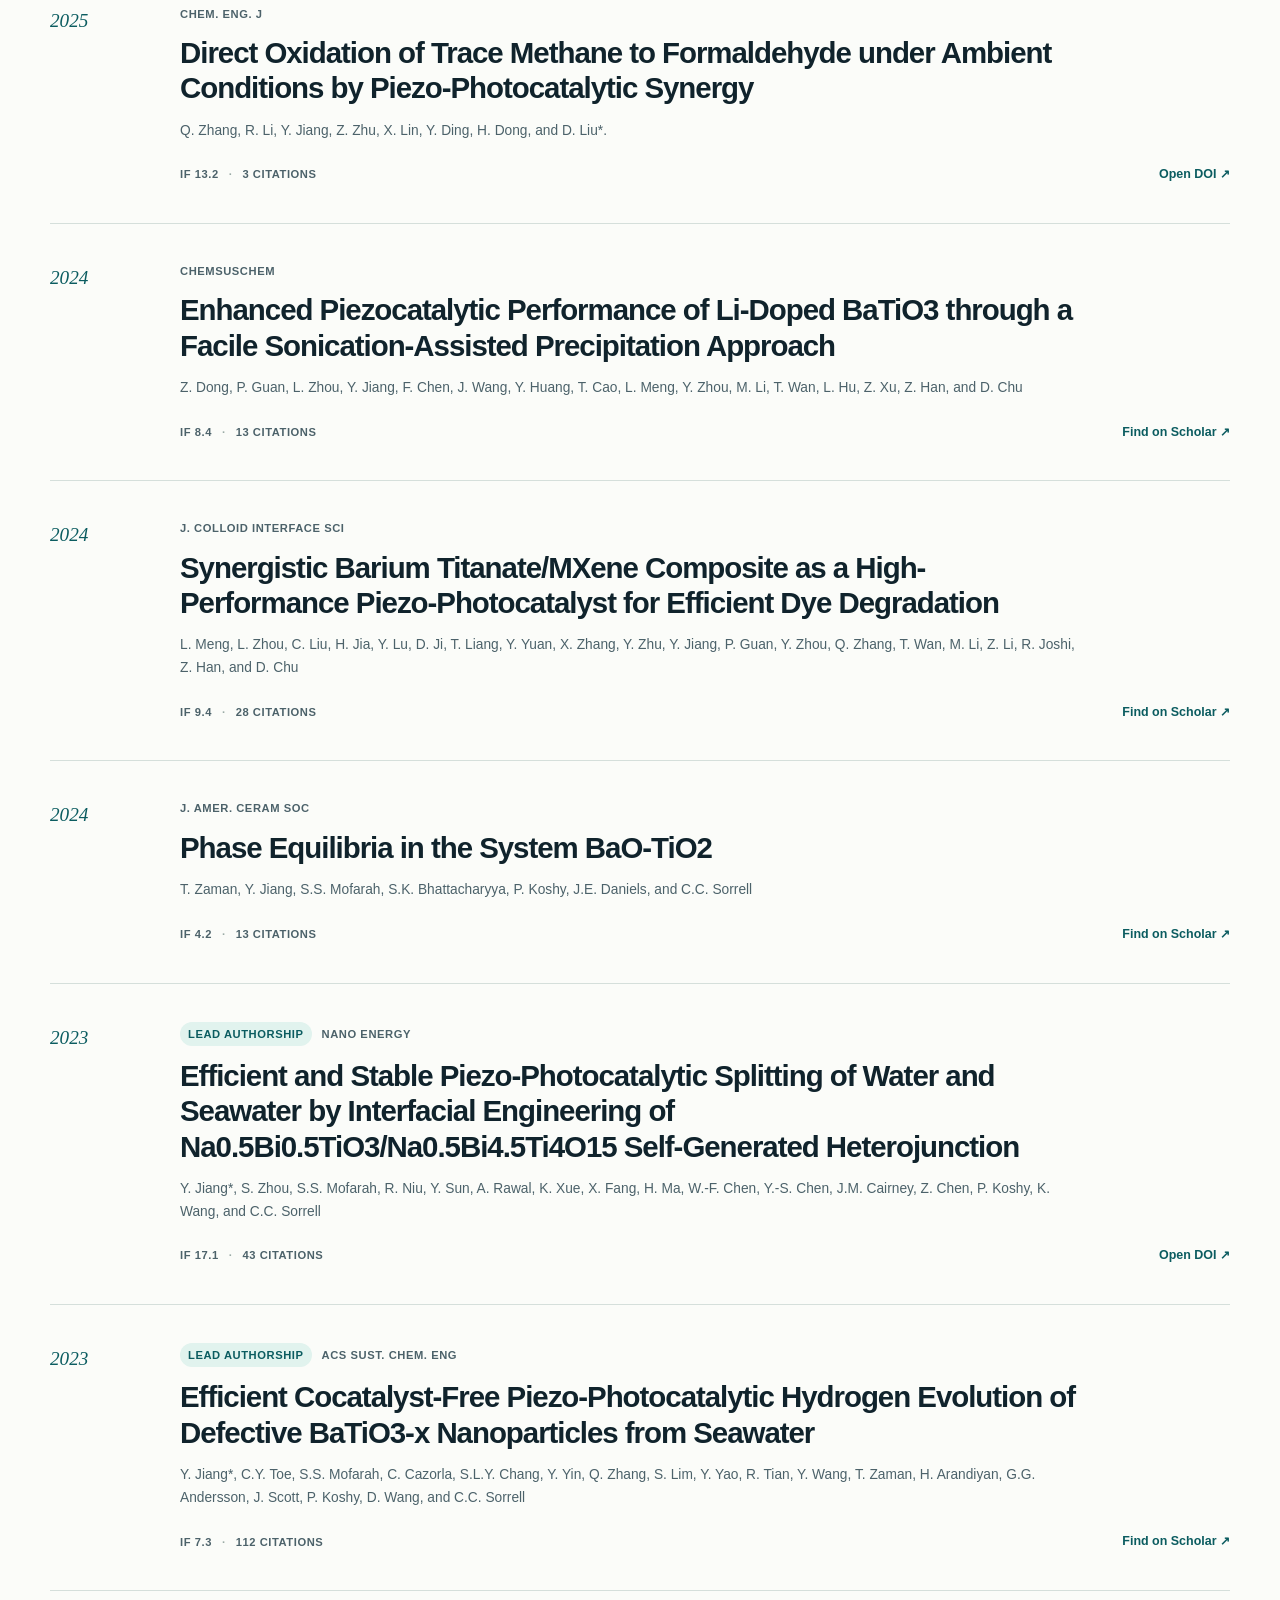
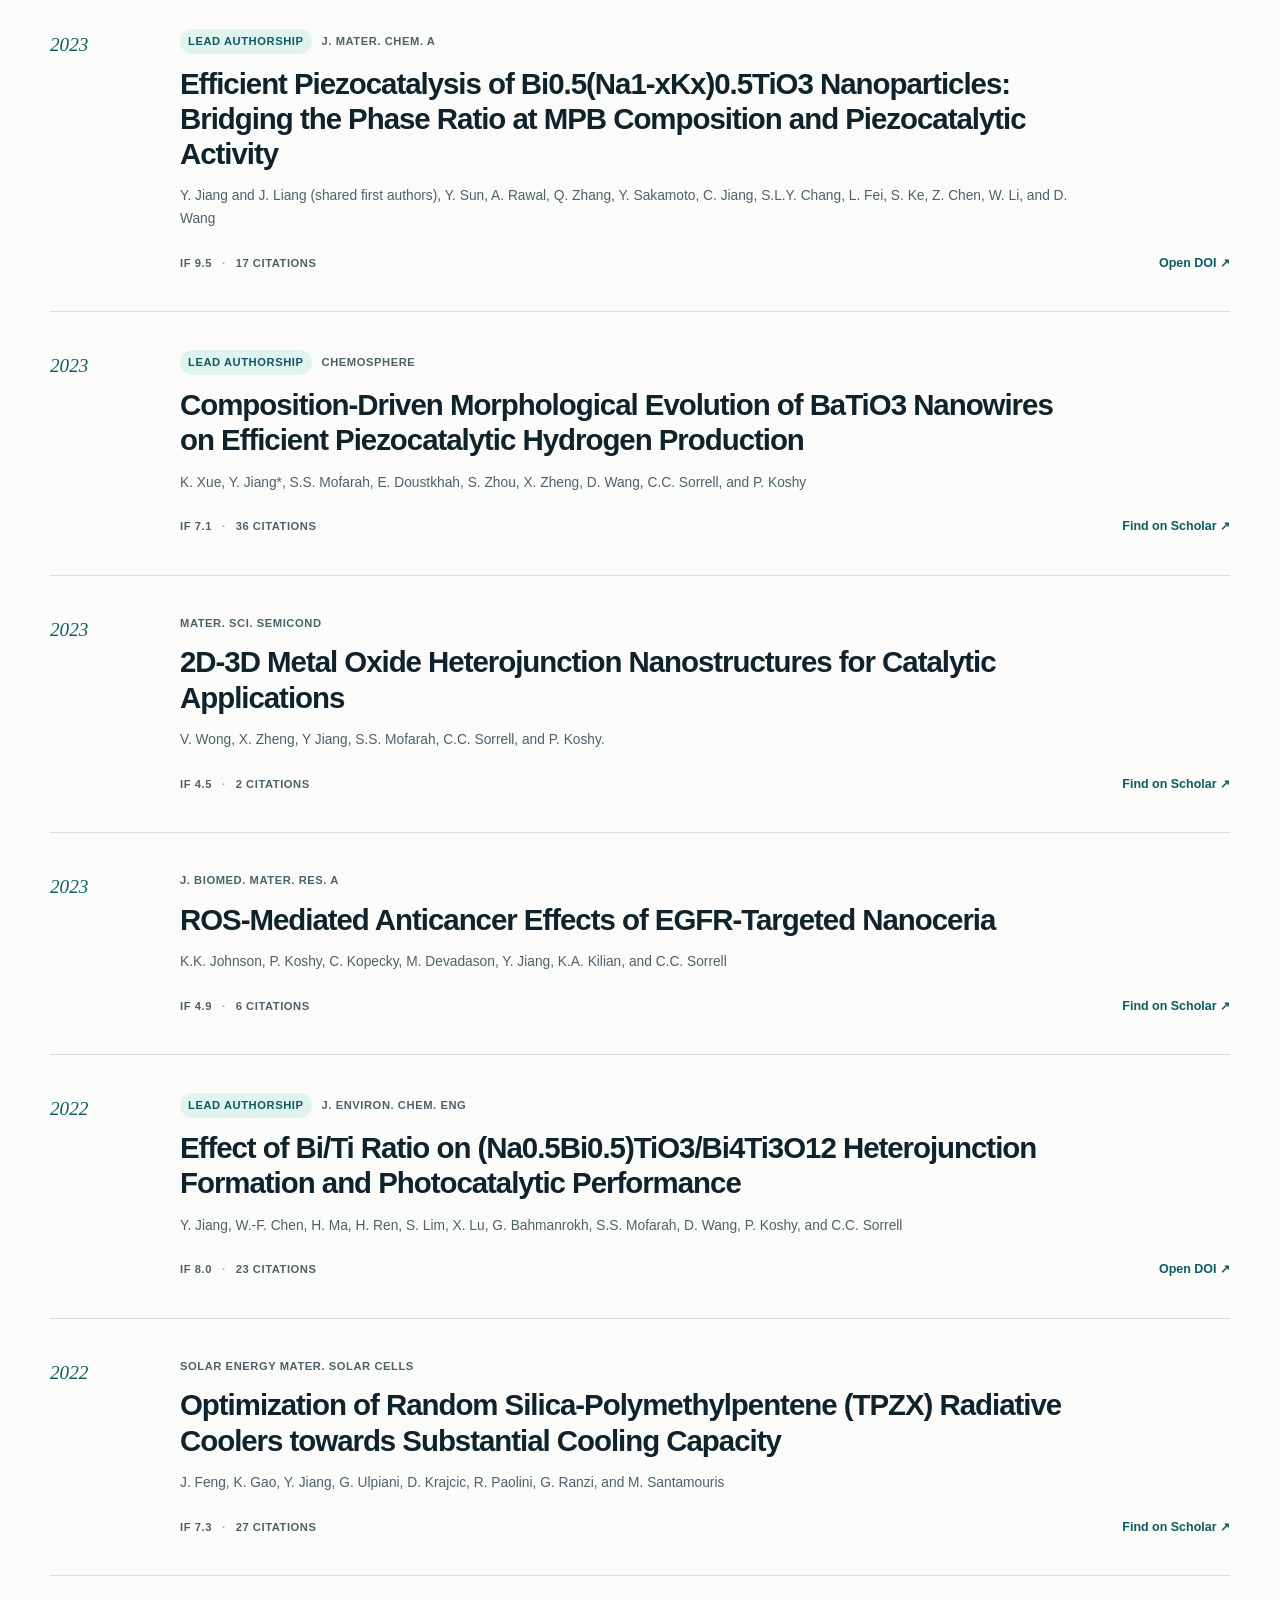
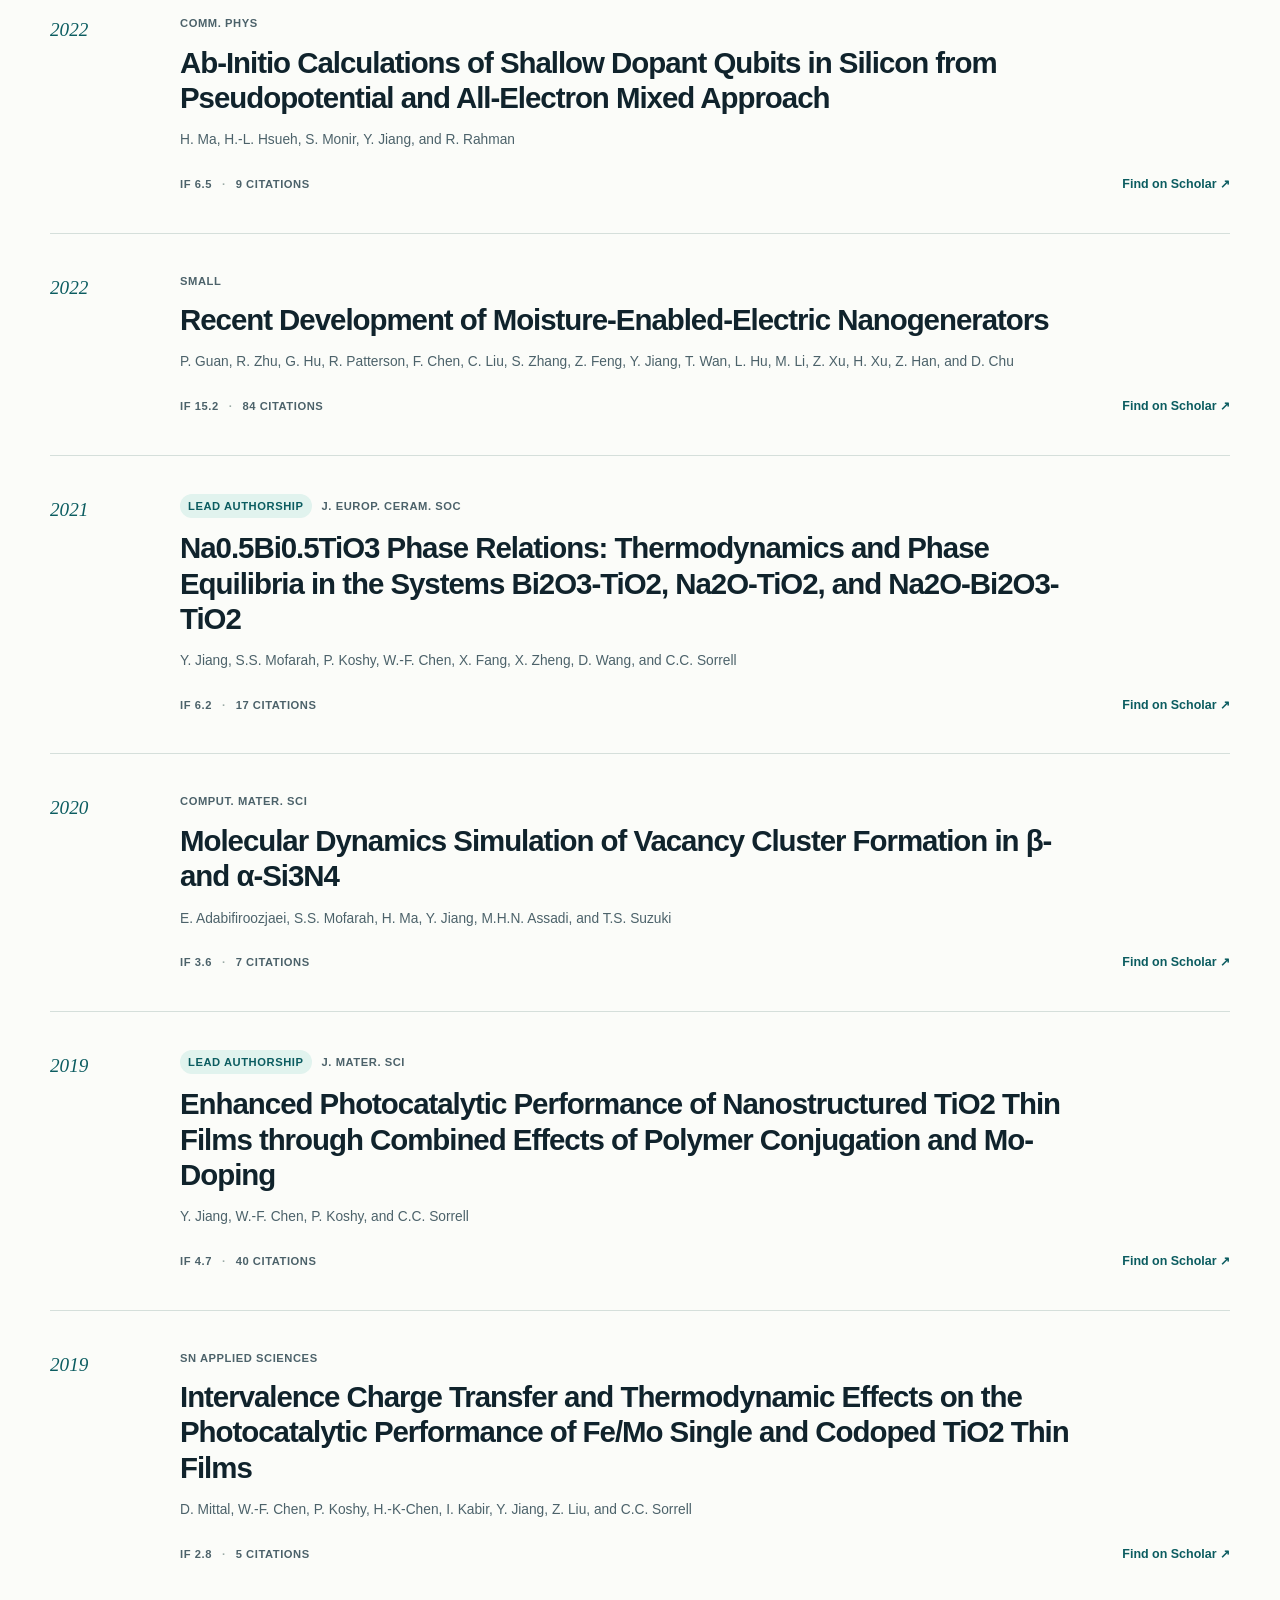
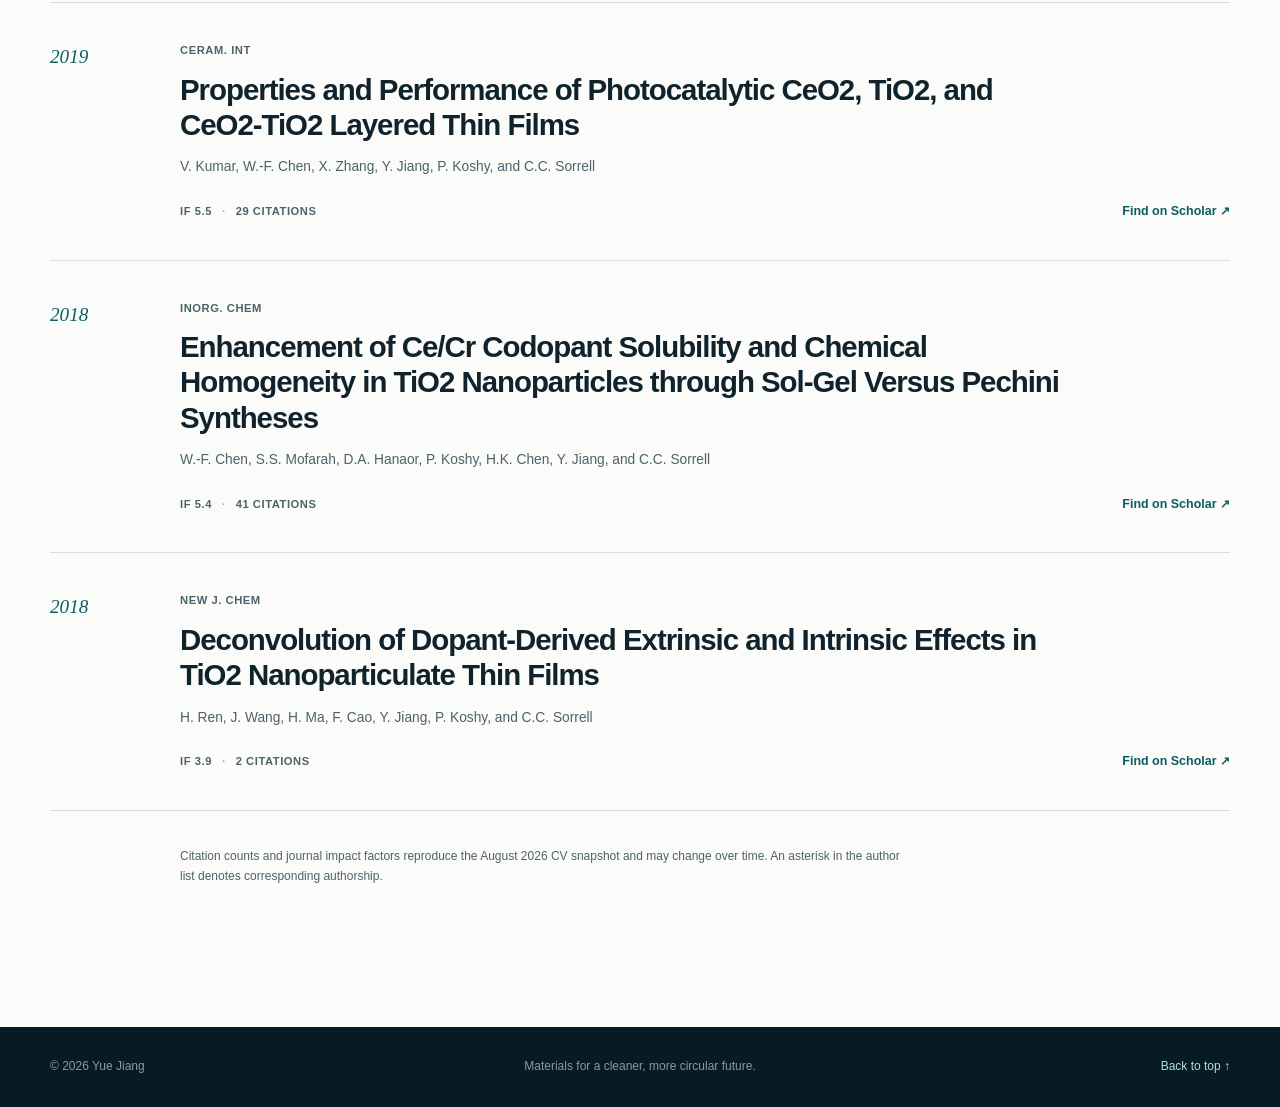
==== commit 1cf33c91: "Improve publications page SEO metadata" ====
--- a/publications.html
+++ b/publications.html
@@ -4,9 +4,17 @@
     <meta charset="utf-8" />
     <meta name="viewport" content="width=device-width, initial-scale=1" />
     <meta name="theme-color" content="#0b2533" />
-    <meta name="description" content="Publications by materials scientist Dr Yue Jiang." />
+    <meta name="author" content="Dr Yue Jiang (Jerry)" />
+    <meta name="robots" content="index, follow, max-image-preview:large" />
+    <meta name="description" content="Publications by Dr Yue Jiang (Jerry), an UNSW Sydney materials scientist working across functional materials, catalysis, green hydrogen, and waste upcycling." />
+    <meta property="og:title" content="Publications | Dr Yue Jiang (Jerry)" />
+    <meta property="og:description" content="Peer-reviewed research by Yue Jiang across functional materials, catalysis engineering, clean energy, and functional oxides." />
+    <meta property="og:type" content="website" />
+    <meta property="og:url" content="https://yuejiangjerry.github.io/publications.html" />
+    <meta property="og:image" content="https://yuejiangjerry.github.io/assets/profile.jpeg" />
+    <meta property="og:site_name" content="Dr Yue Jiang (Jerry)" />
     <link rel="canonical" href="https://yuejiangjerry.github.io/publications.html" />
-    <title>Publications — Yue Jiang</title>
+    <title>Publications | Dr Yue Jiang (Jerry)</title>
     <link rel="icon" href="assets/favicon.svg" type="image/svg+xml" />
     <link rel="stylesheet" href="assets/styles.css" />
   </head>
@@ -26,6 +34,7 @@
           <a href="index.html#research">Research</a>
           <a href="publications.html" aria-current="page">Publications</a>
           <a href="index.html#experience">Experience</a>
+          <a href="index.html#education">Education</a>
           <a href="index.html#teaching">Teaching</a>
           <a class="nav-contact" href="index.html#contact">Contact</a>
         </nav>
@@ -96,3 +105,4 @@
     <script src="assets/publications.js" defer></script>
   </body>
 </html>
+
--- a/assets/styles.css
+++ b/assets/styles.css
@@ -649,51 +649,209 @@
   font-size: 0.7rem;
 }
 
-.research-glyph {
+.research-visual {
   position: relative;
-  height: 145px;
-  margin-top: 32px;
-}
-
-.glyph-wave::before {
-  position: absolute;
-  inset: 0;
-  background: repeating-radial-gradient(ellipse at 50% 50%, transparent 0 17px, rgba(169, 228, 215, 0.32) 18px 19px, transparent 20px 30px);
-  content: "";
-}
-
-.glyph-drop::before {
-  position: absolute;
-  top: 14px;
-  left: 50%;
-  width: 78px;
-  height: 104px;
-  transform: translateX(-50%) rotate(45deg);
-  background: var(--mint-soft);
-  border: 1px solid var(--mint);
-  border-radius: 65% 15% 65% 65%;
-  content: "";
-}
-
-.glyph-loop::before,
-.glyph-loop::after {
-  position: absolute;
-  top: 33px;
-  width: 90px;
-  height: 70px;
-  border: 2px solid var(--teal);
-  border-radius: 50%;
-  content: "";
-}
-
-.glyph-loop::before { left: calc(50% - 76px); }
-.glyph-loop::after { right: calc(50% - 76px); }
-
-.glyph-lattice {
-  background-image: radial-gradient(circle, var(--teal) 0 3px, transparent 4px);
-  background-size: 35px 35px;
-  background-position: center;
-  opacity: 0.7;
+  height: 175px;
+  margin-top: 28px;
+  overflow: hidden;
+  background: linear-gradient(145deg, rgba(225, 243, 238, 0.72), rgba(255, 255, 255, 0.26));
+  border: 1px solid rgba(17, 122, 120, 0.12);
+  border-radius: 16px;
+  transition: transform 300ms var(--ease), box-shadow 300ms var(--ease);
+}
+
+.research-card:hover .research-visual {
+  transform: translateY(-3px) scale(1.015);
+  box-shadow: 0 18px 38px rgba(8, 61, 70, 0.12);
+}
+
+.research-card-featured .research-visual {
+  height: 260px;
+  background:
+    radial-gradient(circle at 50% 48%, rgba(169, 228, 215, 0.18), transparent 44%),
+    rgba(5, 48, 57, 0.28);
+  border-color: rgba(169, 228, 215, 0.2);
+}
+
+.research-visual svg {
+  width: 100%;
+  height: 100%;
+}
+
+.visual-hydrogen {
+  background:
+    radial-gradient(circle at 80% 18%, rgba(248, 203, 120, 0.2), transparent 27%),
+    linear-gradient(145deg, #effaf7, #edf7fb);
+}
+
+.visual-circularity {
+  background:
+    radial-gradient(circle at 48% 50%, rgba(141, 104, 199, 0.12), transparent 34%),
+    linear-gradient(145deg, #f3faf6, #fff8ee);
+}
+
+.visual-lattice {
+  background:
+    radial-gradient(circle at 40% 50%, rgba(255, 130, 108, 0.13), transparent 29%),
+    linear-gradient(145deg, #eff9f7, #f5f1fb);
+}
+
+.svg-label {
+  fill: rgba(255, 255, 255, 0.68);
+  font-family: Aptos, "Segoe UI", sans-serif;
+  font-size: 10px;
+  font-weight: 750;
+  letter-spacing: 0.16em;
+}
+
+.svg-label.dark {
+  fill: #557078;
+}
+
+.wave-ring {
+  opacity: 0.28;
+  transform-box: view-box;
+  transform-origin: center;
+  animation: wavePulse 3.8s ease-in-out infinite;
+}
+
+.wave-2 { animation-delay: -1.2s; }
+.wave-3 { animation-delay: -2.4s; }
+
+.mech-core {
+  transform-box: fill-box;
+  transform-origin: center;
+  animation: coreFloat 3.6s ease-in-out infinite;
+}
+
+.charge {
+  font-size: 11px;
+  font-weight: 900;
+  text-anchor: middle;
+  transform-box: fill-box;
+  transform-origin: center;
+}
+
+.charge-left { animation: chargeLeft 3s ease-in-out infinite; }
+.charge-right { animation: chargeRight 3s ease-in-out infinite; }
+
+.energy-path,
+.electron-flow,
+.cycle-path,
+.dopant-path {
+  stroke-dashoffset: 0;
+  animation: dashFlow 5s linear infinite;
+}
+
+.photo-rays {
+  transform-box: fill-box;
+  transform-origin: center;
+  animation: rayGlow 3.2s ease-in-out infinite;
+}
+
+.hydrogen-drop {
+  transform-box: fill-box;
+  transform-origin: center;
+  animation: dropFloat 4s ease-in-out infinite;
+}
+
+.bubble {
+  transform-box: fill-box;
+  transform-origin: center;
+  animation: bubbleRise 4s ease-in-out infinite;
+}
+
+.bubble-2 { animation-delay: -1.2s; }
+.bubble-3 { animation-delay: -2.3s; }
+
+.bubble text {
+  fill: #0b5c60;
+  font-size: 10px;
+  font-weight: 800;
+  text-anchor: middle;
+}
+
+.cycle-path {
+  stroke-dasharray: 12 9;
+}
+
+.cycle-path-return {
+  animation-direction: reverse;
+}
+
+.waste-icon,
+.value-icon,
+.molecule {
+  transform-box: fill-box;
+  transform-origin: center;
+  animation: coreFloat 4.4s ease-in-out infinite;
+}
+
+.value-icon { animation-delay: -1.4s; }
+.molecule { animation-delay: -2.6s; }
+
+.defect-halo {
+  transform-box: fill-box;
+  transform-origin: center;
+  animation: defectPulse 2.8s ease-out infinite;
+}
+
+.defect-node,
+.dopant-node {
+  transform-box: fill-box;
+  transform-origin: center;
+  animation: nodeGlow 3s ease-in-out infinite;
+}
+
+.dopant-node { animation-delay: -1.5s; }
+
+@keyframes wavePulse {
+  0%, 100% { opacity: 0.2; transform: scale(0.96); }
+  50% { opacity: 0.62; transform: scale(1.04); }
+}
+
+@keyframes coreFloat {
+  0%, 100% { transform: translateY(0); }
+  50% { transform: translateY(-7px); }
+}
+
+@keyframes chargeLeft {
+  0%, 100% { transform: translate(0, 0); }
+  50% { transform: translate(35px, 10px); }
+}
+
+@keyframes chargeRight {
+  0%, 100% { transform: translate(0, 0); }
+  50% { transform: translate(-35px, -10px); }
+}
+
+@keyframes dashFlow {
+  to { stroke-dashoffset: -72; }
+}
+
+@keyframes rayGlow {
+  0%, 100% { opacity: 0.48; transform: scale(0.92); }
+  50% { opacity: 1; transform: scale(1.08); }
+}
+
+@keyframes dropFloat {
+  0%, 100% { transform: translateY(1px); }
+  50% { transform: translateY(-6px); }
+}
+
+@keyframes bubbleRise {
+  0%, 100% { opacity: 0.62; transform: translateY(5px) scale(0.92); }
+  50% { opacity: 1; transform: translateY(-7px) scale(1.05); }
+}
+
+@keyframes defectPulse {
+  0% { opacity: 0.52; transform: scale(0.65); }
+  70%, 100% { opacity: 0; transform: scale(1.65); }
+}
+
+@keyframes nodeGlow {
+  0%, 100% { filter: drop-shadow(0 0 0 rgba(255, 130, 108, 0)); }
+  50% { filter: drop-shadow(0 0 8px rgba(255, 130, 108, 0.75)); }
 }
 
 .publication-heading {
